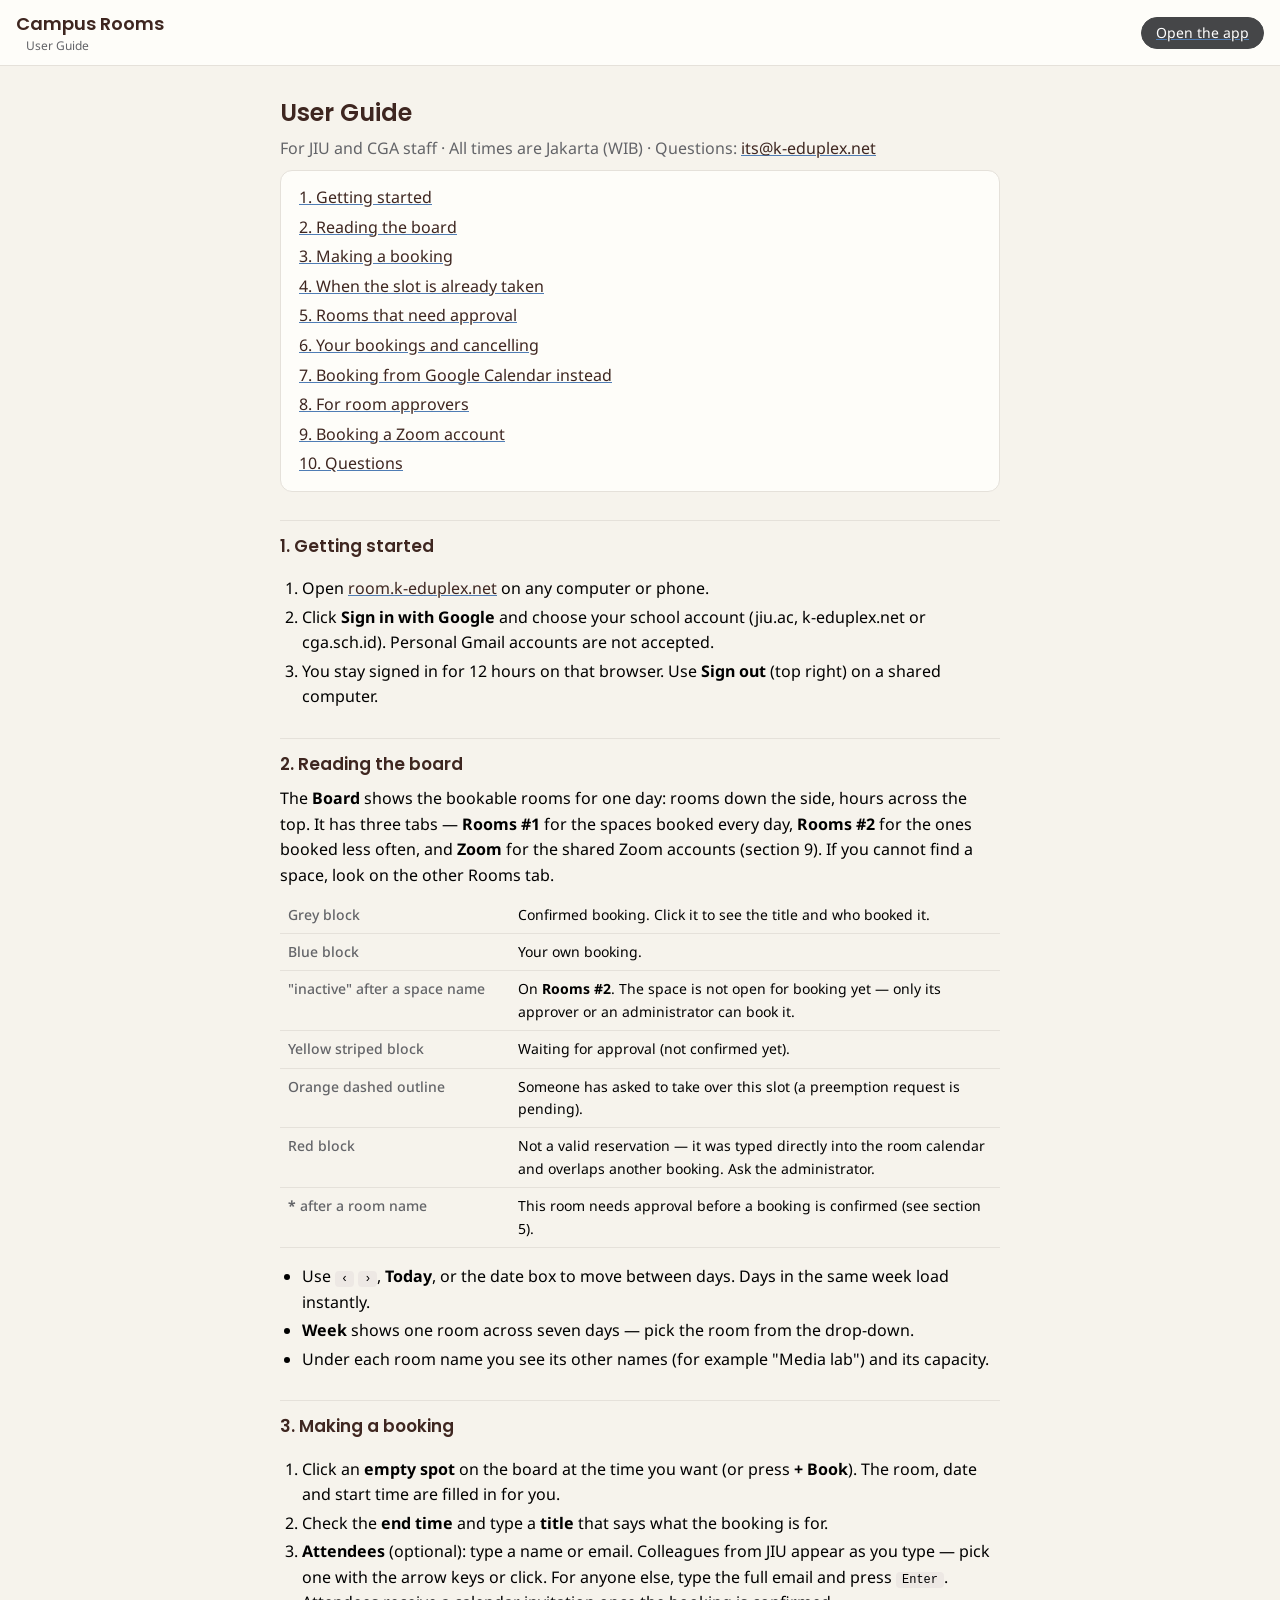
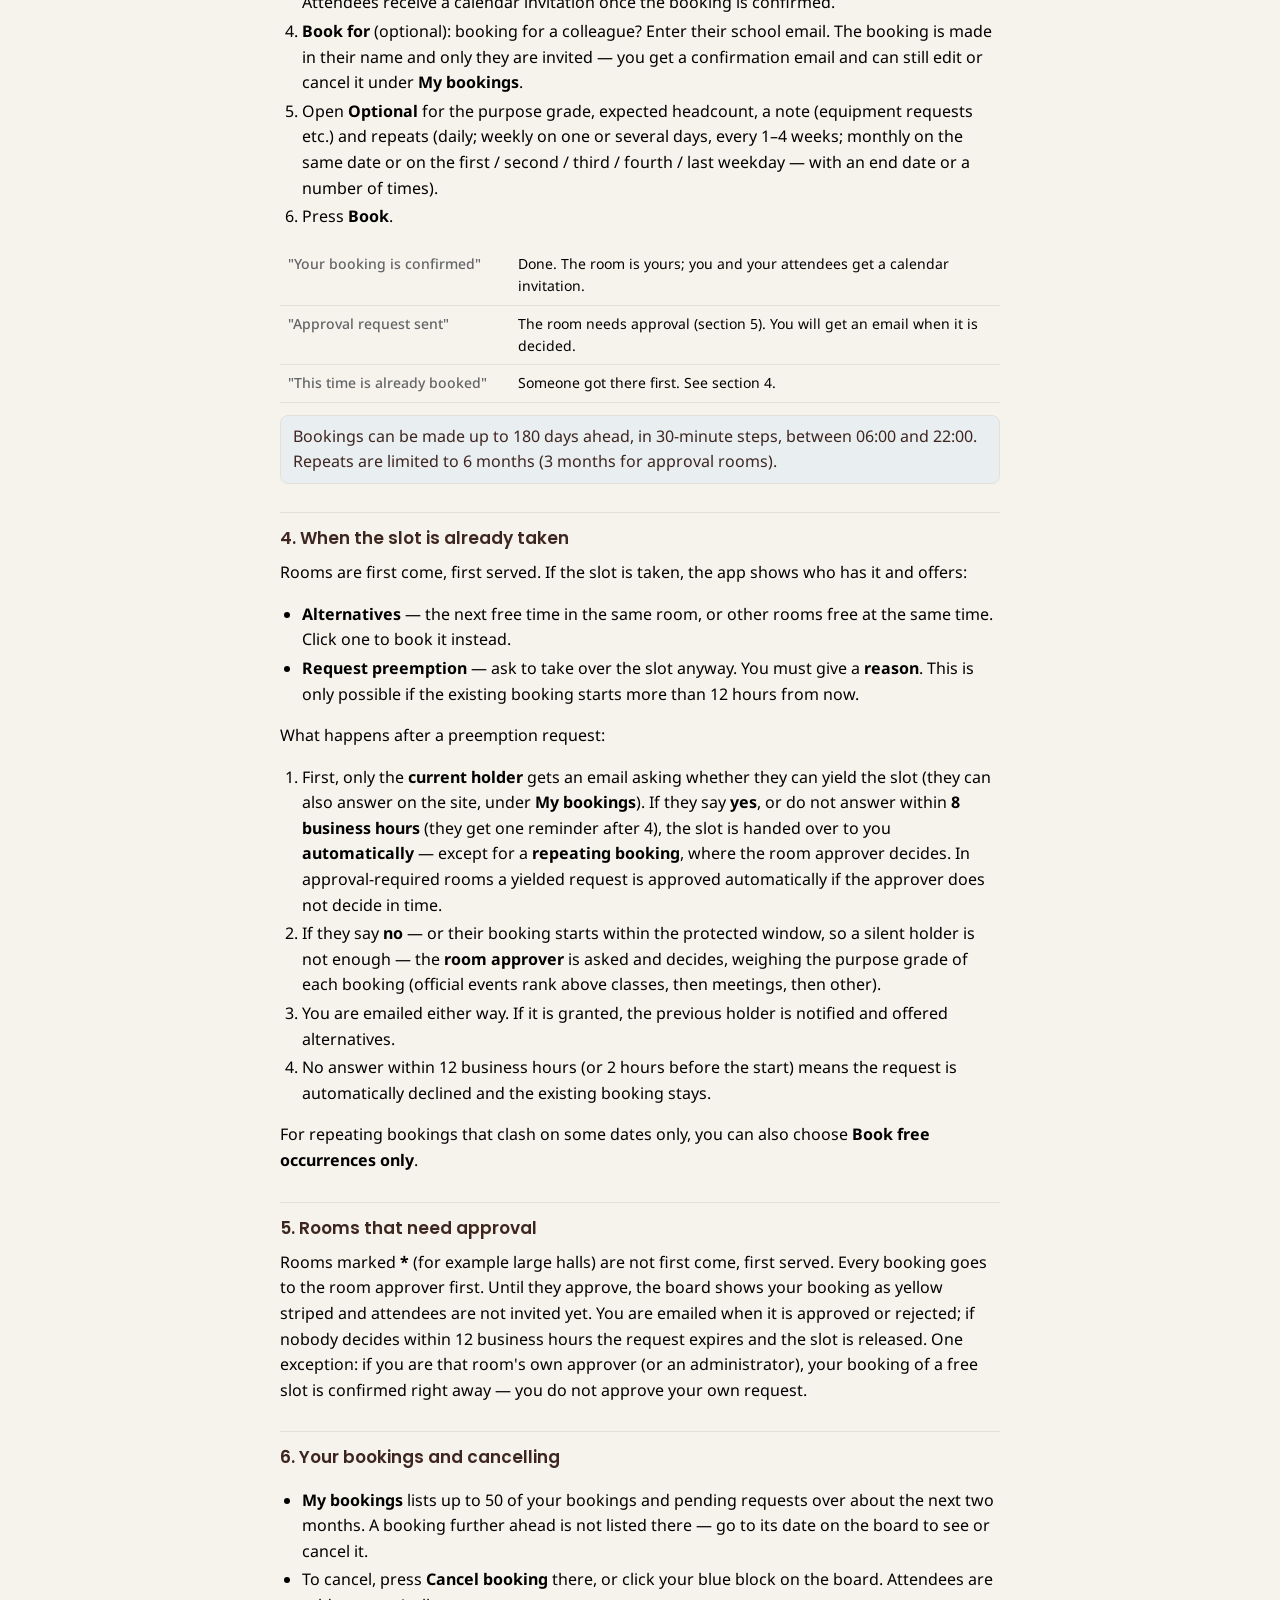
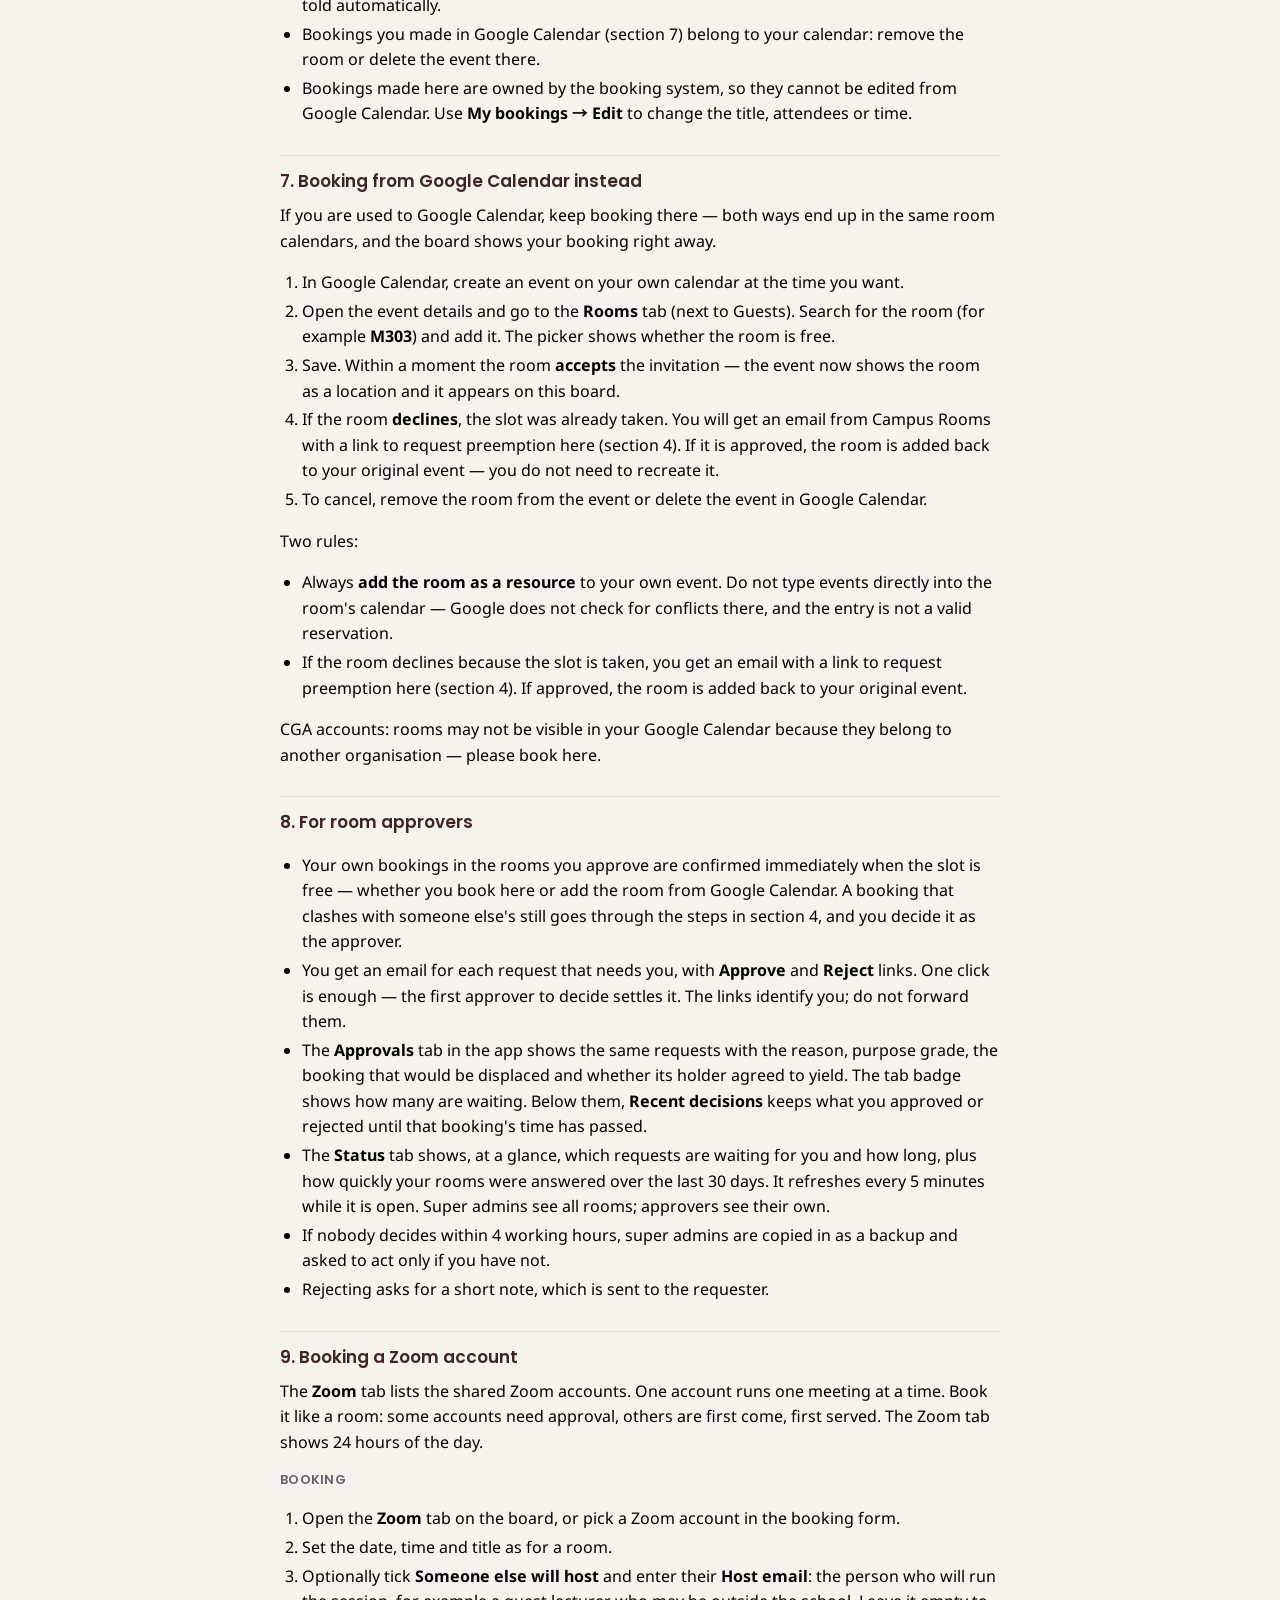
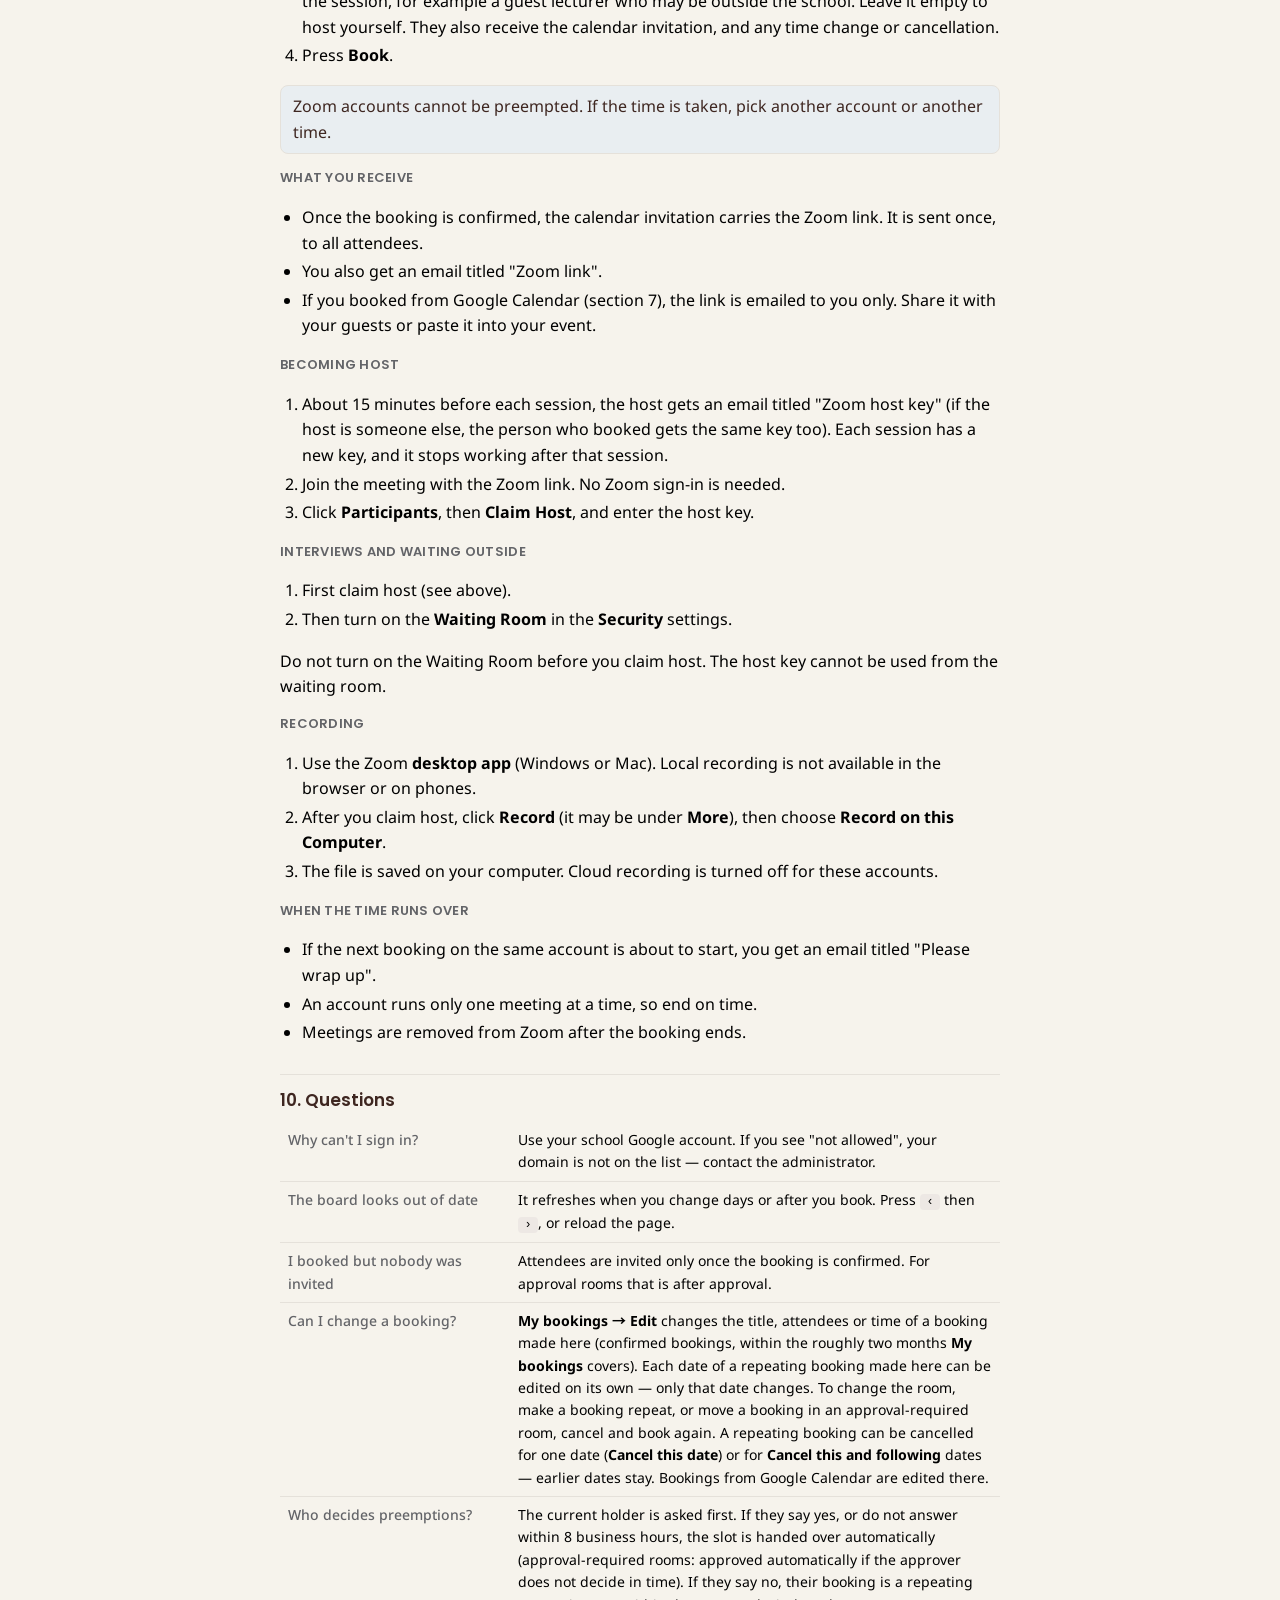
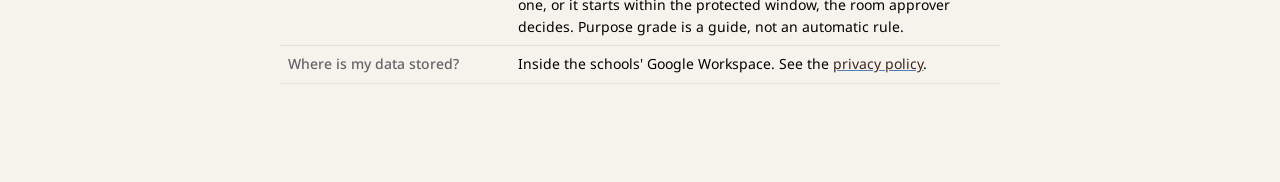
==== help.html @ 22fd43a7 "My bookings: show last list first" ====
<!doctype html>
<html lang="en" data-theme="keduplex">
<head>
  <meta charset="utf-8">
  <meta name="viewport" content="width=device-width, initial-scale=1">
  <title>User Guide · Campus Rooms</title>
  <!--
    [help.html] — 사용자 매뉴얼(영어, D-12). 정적 페이지. 정책이 바뀌면 이 페이지도 고친다(D-07/08/09/21/22).
  -->
  <link rel="preconnect" href="https://fonts.googleapis.com">
  <link rel="preconnect" href="https://fonts.gstatic.com" crossorigin>
  <link href="https://fonts.googleapis.com/css2?family=Poppins:wght@500;600;700&family=Noto+Sans:wght@400;500;600;700&family=Noto+Sans+KR:wght@400;500;700&display=swap" rel="stylesheet">
  <link rel="stylesheet" href="css/tokens.css?v=79d51f5">
  <link rel="stylesheet" href="css/app.css?v=79d51f5">
  <style>
    .doc { max-width: 760px; margin: 28px auto; padding: 0 20px 60px; line-height: 1.6; }
    .doc h1 { font-size: 24px; margin-bottom: 4px; }
    .doc h2 { font-size: 17px; margin: 28px 0 8px; padding-top: 12px; border-top: 1px solid var(--line); }
    .doc h3 { margin: 14px 0 6px; }
    .doc ul, .doc ol { padding-left: 22px; }
    .doc li { margin: 3px 0; }
    .doc table { width: 100%; border-collapse: collapse; font-size: 14px; margin: 8px 0 12px; }
    .doc th, .doc td { text-align: left; padding: 7px 8px; border-bottom: 1px solid var(--line); vertical-align: top; }
    .doc th { color: var(--text-muted); font-weight: 500; width: 32%; }
    .doc .toc { background: var(--surface); border: 1px solid var(--line); border-radius: var(--radius-md); padding: 12px 18px; }
    .doc .toc a { display: block; padding: 2px 0; }
    .doc kbd { background: var(--surface-sunken); border-radius: 4px; padding: 1px 6px; font-size: 12px; }
    .doc .tip { background: color-mix(in srgb, var(--brand) 12%, var(--surface)); border: 1px solid var(--line); color: var(--ink); border-radius: var(--radius-sm); padding: 8px 12px; margin: 8px 0; }
  </style>
</head>
<body>
  <header class="header">
    <div class="brand"><img class="logo" src="img/logo.png" alt="K-eduplex" onerror="this.hidden=true"><div><h1>Campus Rooms</h1><span class="tz">User Guide</span></div></div>
    <div class="header-right"><a class="btn btn-sm btn-primary" href="./">Open the app</a></div>
  </header>

  <main class="doc">
    <h1>User Guide</h1>
    <p class="muted">For JIU and CGA staff · All times are Jakarta (WIB) · Questions: <a href="mailto:its@k-eduplex.net">its@k-eduplex.net</a></p>

    <nav class="toc">
      <a href="#start">1. Getting started</a>
      <a href="#board">2. Reading the board</a>
      <a href="#book">3. Making a booking</a>
      <a href="#conflict">4. When the slot is already taken</a>
      <a href="#approval">5. Rooms that need approval</a>
      <a href="#mine">6. Your bookings and cancelling</a>
      <a href="#calendar">7. Booking from Google Calendar instead</a>
      <a href="#approvers">8. For room approvers</a>
      <a href="#zoom">9. Booking a Zoom account</a>
      <a href="#faq">10. Questions</a>
    </nav>

    <h2 id="start">1. Getting started</h2>
    <ol>
      <li>Open <a href="./">room.k-eduplex.net</a> on any computer or phone.</li>
      <li>Click <b>Sign in with Google</b> and choose your school account (jiu.ac, k-eduplex.net or cga.sch.id). Personal Gmail accounts are not accepted.</li>
      <li>You stay signed in for 12 hours on that browser. Use <b>Sign out</b> (top right) on a shared computer.</li>
    </ol>

    <h2 id="board">2. Reading the board</h2>
    <p>The <b>Board</b> shows the bookable rooms for one day: rooms down the side, hours across the top. It has three tabs — <b>Rooms #1</b> for the spaces booked every day, <b>Rooms #2</b> for the ones booked less often, and <b>Zoom</b> for the shared Zoom accounts (section 9). If you cannot find a space, look on the other Rooms tab.</p>
    <table>
      <tr><th>Grey block</th><td>Confirmed booking. Click it to see the title and who booked it.</td></tr>
      <tr><th>Blue block</th><td>Your own booking.</td></tr>
      <tr><th>"inactive" after a space name</th><td>On <b>Rooms #2</b>. The space is not open for booking yet — only its approver or an administrator can book it.</td></tr>
      <tr><th>Yellow striped block</th><td>Waiting for approval (not confirmed yet).</td></tr>
      <tr><th>Orange dashed outline</th><td>Someone has asked to take over this slot (a preemption request is pending).</td></tr>
      <tr><th>Red block</th><td>Not a valid reservation — it was typed directly into the room calendar and overlaps another booking. Ask the administrator.</td></tr>
      <tr><th><b>*</b> after a room name</th><td>This room needs approval before a booking is confirmed (see section 5).</td></tr>
    </table>
    <ul>
      <li>Use <kbd>‹</kbd> <kbd>›</kbd>, <b>Today</b>, or the date box to move between days. Days in the same week load instantly.</li>
      <li><b>Week</b> shows one room across seven days — pick the room from the drop-down.</li>
      <li>Under each room name you see its other names (for example "Media lab") and its capacity.</li>
    </ul>

    <h2 id="book">3. Making a booking</h2>
    <ol>
      <li>Click an <b>empty spot</b> on the board at the time you want (or press <b>+ Book</b>). The room, date and start time are filled in for you.</li>
      <li>Check the <b>end time</b> and type a <b>title</b> that says what the booking is for.</li>
      <li><b>Attendees</b> (optional): type a name or email. Colleagues from JIU appear as you type — pick one with the arrow keys or click. For anyone else, type the full email and press <kbd>Enter</kbd>. Attendees receive a calendar invitation once the booking is confirmed.</li>
      <li><b>Book for</b> (optional): booking for a colleague? Enter their school email. The booking is made in their name and only they are invited &mdash; you get a confirmation email and can still edit or cancel it under <b>My bookings</b>.</li>
      <li>Open <b>Optional</b> for the purpose grade, expected headcount, a note (equipment requests etc.) and repeats (daily; weekly on one or several days, every 1–4 weeks; monthly on the same date or on the first / second / third / fourth / last weekday — with an end date or a number of times).</li>
      <li>Press <b>Book</b>.</li>
    </ol>
    <table>
      <tr><th>"Your booking is confirmed"</th><td>Done. The room is yours; you and your attendees get a calendar invitation.</td></tr>
      <tr><th>"Approval request sent"</th><td>The room needs approval (section 5). You will get an email when it is decided.</td></tr>
      <tr><th>"This time is already booked"</th><td>Someone got there first. See section 4.</td></tr>
    </table>
    <div class="tip">Bookings can be made up to 180 days ahead, in 30-minute steps, between 06:00 and 22:00. Repeats are limited to 6 months (3 months for approval rooms).</div>

    <h2 id="conflict">4. When the slot is already taken</h2>
    <p>Rooms are first come, first served. If the slot is taken, the app shows who has it and offers:</p>
    <ul>
      <li><b>Alternatives</b> — the next free time in the same room, or other rooms free at the same time. Click one to book it instead.</li>
      <li><b>Request preemption</b> — ask to take over the slot anyway. You must give a <b>reason</b>. This is only possible if the existing booking starts more than 12 hours from now.</li>
    </ul>
    <p>What happens after a preemption request:</p>
    <ol>
      <li>First, only the <b>current holder</b> gets an email asking whether they can yield the slot (they can also answer on the site, under <b>My bookings</b>). If they say <b>yes</b>, or do not answer within <b>8 business hours</b> (they get one reminder after 4), the slot is handed over to you <b>automatically</b> &mdash; except for a <b>repeating booking</b>, where the room approver decides. In approval-required rooms a yielded request is approved automatically if the approver does not decide in time.</li>
      <li>If they say <b>no</b> &mdash; or their booking starts within the protected window, so a silent holder is not enough &mdash; the <b>room approver</b> is asked and decides, weighing the purpose grade of each booking (official events rank above classes, then meetings, then other).</li>
      <li>You are emailed either way. If it is granted, the previous holder is notified and offered alternatives.</li>
      <li>No answer within 12 business hours (or 2 hours before the start) means the request is automatically declined and the existing booking stays.</li>
    </ol>
    <p>For repeating bookings that clash on some dates only, you can also choose <b>Book free occurrences only</b>.</p>

    <h2 id="approval">5. Rooms that need approval</h2>
    <p>Rooms marked <b>*</b> (for example large halls) are not first come, first served. Every booking goes to the room approver first. Until they approve, the board shows your booking as yellow striped and attendees are not invited yet. You are emailed when it is approved or rejected; if nobody decides within 12 business hours the request expires and the slot is released. One exception: if you are that room's own approver (or an administrator), your booking of a free slot is confirmed right away — you do not approve your own request.</p>

    <h2 id="mine">6. Your bookings and cancelling</h2>
    <ul>
      <li><b>My bookings</b> lists up to 50 of your bookings and pending requests over about the next two months. A booking further ahead is not listed there — go to its date on the board to see or cancel it.</li>
      <li>To cancel, press <b>Cancel booking</b> there, or click your blue block on the board. Attendees are told automatically.</li>
      <li>Bookings you made in Google Calendar (section 7) belong to your calendar: remove the room or delete the event there.</li>
      <li>Bookings made here are owned by the booking system, so they cannot be edited from Google Calendar. Use <b>My bookings → Edit</b> to change the title, attendees or time.</li>
    </ul>

    <h2 id="calendar">7. Booking from Google Calendar instead</h2>
    <p>If you are used to Google Calendar, keep booking there — both ways end up in the same room calendars, and the board shows your booking right away.</p>
    <ol>
      <li>In Google Calendar, create an event on your own calendar at the time you want.</li>
      <li>Open the event details and go to the <b>Rooms</b> tab (next to Guests). Search for the room (for example <b>M303</b>) and add it. The picker shows whether the room is free.</li>
      <li>Save. Within a moment the room <b>accepts</b> the invitation — the event now shows the room as a location and it appears on this board.</li>
      <li>If the room <b>declines</b>, the slot was already taken. You will get an email from Campus Rooms with a link to request preemption here (section 4). If it is approved, the room is added back to your original event — you do not need to recreate it.</li>
      <li>To cancel, remove the room from the event or delete the event in Google Calendar.</li>
    </ol>
    <p>Two rules:</p>
    <ul>
      <li>Always <b>add the room as a resource</b> to your own event. Do not type events directly into the room's calendar — Google does not check for conflicts there, and the entry is not a valid reservation.</li>
      <li>If the room declines because the slot is taken, you get an email with a link to request preemption here (section 4). If approved, the room is added back to your original event.</li>
    </ul>
    <p>CGA accounts: rooms may not be visible in your Google Calendar because they belong to another organisation — please book here.</p>

    <h2 id="approvers">8. For room approvers</h2>
    <ul>
      <li>Your own bookings in the rooms you approve are confirmed immediately when the slot is free — whether you book here or add the room from Google Calendar. A booking that clashes with someone else's still goes through the steps in section 4, and you decide it as the approver.</li>
      <li>You get an email for each request that needs you, with <b>Approve</b> and <b>Reject</b> links. One click is enough — the first approver to decide settles it. The links identify you; do not forward them.</li>
      <li>The <b>Approvals</b> tab in the app shows the same requests with the reason, purpose grade, the booking that would be displaced and whether its holder agreed to yield. The tab badge shows how many are waiting. Below them, <b>Recent decisions</b> keeps what you approved or rejected until that booking's time has passed.</li>
      <li>The <b>Status</b> tab shows, at a glance, which requests are waiting for you and how long, plus how quickly your rooms were answered over the last 30 days. It refreshes every 5 minutes while it is open. Super admins see all rooms; approvers see their own.</li>
      <li>If nobody decides within 4 working hours, super admins are copied in as a backup and asked to act only if you have not.</li>
      <li>Rejecting asks for a short note, which is sent to the requester.</li>
    </ul>

    <h2 id="zoom">9. Booking a Zoom account</h2>
    <p>The <b>Zoom</b> tab lists the shared Zoom accounts. One account runs one meeting at a time. Book it like a room: some accounts need approval, others are first come, first served. The Zoom tab shows 24 hours of the day.</p>
    <h3>Booking</h3>
    <ol>
      <li>Open the <b>Zoom</b> tab on the board, or pick a Zoom account in the booking form.</li>
      <li>Set the date, time and title as for a room.</li>
      <li>Optionally tick <b>Someone else will host</b> and enter their <b>Host email</b>: the person who will run the session, for example a guest lecturer who may be outside the school. Leave it empty to host yourself. They also receive the calendar invitation, and any time change or cancellation.</li>
      <li>Press <b>Book</b>.</li>
    </ol>
    <div class="tip">Zoom accounts cannot be preempted. If the time is taken, pick another account or another time.</div>
    <h3>What you receive</h3>
    <ul>
      <li>Once the booking is confirmed, the calendar invitation carries the Zoom link. It is sent once, to all attendees.</li>
      <li>You also get an email titled "Zoom link".</li>
      <li>If you booked from Google Calendar (section 7), the link is emailed to you only. Share it with your guests or paste it into your event.</li>
    </ul>
    <h3>Becoming host</h3>
    <ol>
      <li>About 15 minutes before each session, the host gets an email titled "Zoom host key" (if the host is someone else, the person who booked gets the same key too). Each session has a new key, and it stops working after that session.</li>
      <li>Join the meeting with the Zoom link. No Zoom sign-in is needed.</li>
      <li>Click <b>Participants</b>, then <b>Claim Host</b>, and enter the host key.</li>
    </ol>
    <h3>Interviews and waiting outside</h3>
    <ol>
      <li>First claim host (see above).</li>
      <li>Then turn on the <b>Waiting Room</b> in the <b>Security</b> settings.</li>
    </ol>
    <p>Do not turn on the Waiting Room before you claim host. The host key cannot be used from the waiting room.</p>
    <h3>Recording</h3>
    <ol>
      <li>Use the Zoom <b>desktop app</b> (Windows or Mac). Local recording is not available in the browser or on phones.</li>
      <li>After you claim host, click <b>Record</b> (it may be under <b>More</b>), then choose <b>Record on this Computer</b>.</li>
      <li>The file is saved on your computer. Cloud recording is turned off for these accounts.</li>
    </ol>
    <h3>When the time runs over</h3>
    <ul>
      <li>If the next booking on the same account is about to start, you get an email titled "Please wrap up".</li>
      <li>An account runs only one meeting at a time, so end on time.</li>
      <li>Meetings are removed from Zoom after the booking ends.</li>
    </ul>

    <h2 id="faq">10. Questions</h2>
    <table>
      <tr><th>Why can't I sign in?</th><td>Use your school Google account. If you see "not allowed", your domain is not on the list — contact the administrator.</td></tr>
      <tr><th>The board looks out of date</th><td>It refreshes when you change days or after you book. Press <kbd>‹</kbd> then <kbd>›</kbd>, or reload the page.</td></tr>
      <tr><th>I booked but nobody was invited</th><td>Attendees are invited only once the booking is confirmed. For approval rooms that is after approval.</td></tr>
      <tr><th>Can I change a booking?</th><td><b>My bookings → Edit</b> changes the title, attendees or time of a booking made here (confirmed bookings, within the roughly two months <b>My bookings</b> covers). Each date of a repeating booking made here can be edited on its own &mdash; only that date changes. To change the room, make a booking repeat, or move a booking in an approval-required room, cancel and book again. A repeating booking can be cancelled for one date (<b>Cancel this date</b>) or for <b>Cancel this and following</b> dates &mdash; earlier dates stay. Bookings from Google Calendar are edited there.</td></tr>
      <tr><th>Who decides preemptions?</th><td>The current holder is asked first. If they say yes, or do not answer within 8 business hours, the slot is handed over automatically (approval-required rooms: approved automatically if the approver does not decide in time). If they say no, their booking is a repeating one, or it starts within the protected window, the room approver decides. Purpose grade is a guide, not an automatic rule.</td></tr>
      <tr><th>Where is my data stored?</th><td>Inside the schools' Google Workspace. See the <a href="privacy.html">privacy policy</a>.</td></tr>
    </table>
  </main>
</body>
</html>
---- css/tokens.css ----
/* K-Eduplex — generated from tokens.json. Do not edit by hand; edit tokens.json and regenerate. */
:root, [data-theme="keduplex"] {
  --brand: #4F7DB5;
  --on-brand: #FFFFFF;
  --highlight: #FFD200;
  --on-highlight: #000000;
  --support-1: #F7967F;
  --support-2: #A578B7;
  --canvas: #F6F3EC;
  --surface: #FEFDF9;
  --surface-sunken: #EDE8E4;
  --line: #E5E1DA;
  --control-border: #7C7C7C;
  --ink: #3E2620;
  --text: #000000;
  --text-muted: #636468;
  --action: #454648;
  --action-strong: #242424;
  --on-action: #FFFFFF;
  --kicker: #436A99;
  --logo-blue: #4F7DB5;
  --logo-yellow: #FFD200;
  --logo-coral: #F7967F;
  --logo-purple: #A578B7;
  --logo-cyan: #54CFEA;
  --logo-green: #87C860;
  --success: #2F6B3A;
  --warning: #8A5A00;
  --danger: #893664;
  --info: #2B3B8D;
  --shadow-card: 0 8px 24px rgba(62, 38, 32, 0.08);
  --shadow-overlay: 0 16px 40px rgba(36, 36, 36, 0.18);
}
[data-theme="mclc"] {
  --brand: #D73939;
  --highlight: #EEED5D;
  --support-1: #78B5CB;
  --support-2: #72675D;
}
[data-theme="cga"] {
  --brand: #2B3B8D;
  --highlight: #84BD60;
  --support-1: #893664;
  --support-2: #6A6B6F;
}
[data-theme="jiu"] {
  --brand: #242E6D;
  --highlight: #EABD2C;
  --support-1: #69A94F;
  --support-2: #79538A;
}
[data-theme="blc"] {
  --brand: #893075;
  --highlight: #7C7C7C;
  --support-1: #6698A1;
  --support-2: #93AD53;
}
:root {
  --space-1: 4px;
  --space-2: 8px;
  --space-3: 12px;
  --space-4: 16px;
  --space-5: 24px;
  --space-6: 32px;
  --space-7: 48px;
  --space-8: 64px;
  --radius-sm: 8px;
  --radius-md: 12px;
  --radius-lg: 20px;
  --radius-pill: 999px;
  --font-heading: Poppins, "Noto Sans KR", system-ui, sans-serif;
  --font-body: "Noto Sans", "Noto Sans KR", system-ui, sans-serif;
}
.massive-heading { font-family: var(--font-heading); font-size: 48px; line-height: 56px; font-weight: 700; letter-spacing: -0.01em; }
.heading-1 { font-family: var(--font-heading); font-size: 32px; line-height: 40px; font-weight: 500; }
.heading-2 { font-family: var(--font-heading); font-size: 24px; line-height: 32px; font-weight: 500; }
.heading-3 { font-family: var(--font-heading); font-size: 18px; line-height: 26px; font-weight: 600; }
.kicker { font-family: var(--font-heading); font-size: 13px; line-height: 18px; font-weight: 500; }
.body-lg { font-family: var(--font-body); font-size: 18px; line-height: 28px; font-weight: 400; }
.body { font-family: var(--font-body); font-size: 16px; line-height: 26px; font-weight: 400; }
.body-sm { font-family: var(--font-body); font-size: 14px; line-height: 22px; font-weight: 400; }
.label { font-family: var(--font-body); font-size: 14px; line-height: 20px; font-weight: 600; }
.caption { font-family: var(--font-body); font-size: 12px; line-height: 18px; font-weight: 400; }
---- css/app.css ----
/*
 * [app.css] — 전체 스타일. 외부 프레임워크 없음.
 *
 * 구성: 변수 → 기본 → 헤더/탭 → 현황판 → 카드/폼/모달 → 토스트 → 모바일.
 * 색 규칙: 색은 K-Eduplex 디자인 토큰(D-29)에서 온다. 확정 = 엷은 회색 면, 대기 = 강조색 빗금, 내 예약 = 브랜드 엷은 색 + 왼쪽 굵은 선, 지난 시간 = 흐림. (02-아키텍처.md 8절)
 */

:root {
  --row-h: 44px;
  --label-w: 120px;
}

* { box-sizing: border-box; }
html, body { margin: 0; background: var(--canvas); color: var(--text); font-family: var(--font-body); font-size: 16px; line-height: 1.5; }
h1, h2, h3 { margin: 0; font-weight: 600; font-family: var(--font-heading); color: var(--ink); }
h2 { font-size: 16px; }
h3 { font-size: 13px; color: var(--text-muted); margin: 14px 0 6px; text-transform: uppercase; letter-spacing: .02em; }
p { margin: 0 0 8px; }
a { color: var(--ink); text-decoration-color: var(--brand); }
.muted { color: var(--text-muted); }
.small { font-size: 12px; }
.error { color: var(--danger); }
.note { background: color-mix(in srgb, var(--highlight) 22%, var(--surface)); border: 1px solid var(--line); color: var(--ink); border-radius: var(--radius-sm); padding: 8px 10px; font-size: 13px; }
.lead { font-size: 15px; font-weight: 500; }
[hidden] { display: none !important; }
:where(a, button, input, select, textarea, summary, [tabindex]):focus-visible { outline: 2px solid var(--action-strong); outline-offset: 2px; }
button, input, select, textarea { font-family: inherit; }

/* ---------- 통신 중 표시 ---------- */
.progress { position: fixed; top: 0; left: 0; right: 0; height: 3px; z-index: 100; background: transparent; }
.progress-bar { height: 100%; width: 30%; background: var(--brand); border-radius: 0 2px 2px 0; animation: progress-slide 1.1s ease-in-out infinite; }
@keyframes progress-slide { 0% { transform: translateX(-100%); } 100% { transform: translateX(340%); } }
.btn.busy { position: relative; color: transparent !important; pointer-events: none; }
.btn.busy::after { content: ''; position: absolute; left: 50%; top: 50%; width: 14px; height: 14px; margin: -7px 0 0 -7px; border: 2px solid color-mix(in srgb, var(--text) 25%, transparent); border-top-color: currentColor; border-radius: 50%; animation: spin .7s linear infinite; color: var(--text); }
.btn-primary.busy::after, .btn-warn.busy::after, .btn-success.busy::after { border-color: color-mix(in srgb, var(--on-action) 40%, transparent); border-top-color: var(--on-action); }
@keyframes spin { to { transform: rotate(360deg); } }
.board-wrap.loading { opacity: .55; transition: opacity .2s; }
@media (prefers-reduced-motion: reduce) { .progress-bar, .btn.busy::after { animation-duration: 2s; } }

/* ---------- 헤더 ---------- */
.header { display: flex; align-items: center; justify-content: space-between; padding: 10px 16px; background: var(--surface); border-bottom: 1px solid var(--line); position: sticky; top: 0; z-index: 5; }
.header h1 { font-size: 18px; }
.brand { display: flex; align-items: center; gap: 12px; }
.brand .logo { height: 32px; width: auto; display: block; }
.brand .tz { margin-left: 0; display: block; }
.header .tz { font-size: 12px; color: var(--text-muted); margin-left: 10px; }
.header-right { display: flex; align-items: center; gap: 10px; }
.tabs { display: flex; gap: 4px; padding: 8px 16px 0; background: var(--surface); border-bottom: 1px solid var(--line); }
.tab { border: 0; background: none; padding: 8px 12px; font-size: 14px; color: var(--text-muted); border-bottom: 2px solid transparent; cursor: pointer; }
.tab.active { color: var(--ink); border-bottom-color: var(--brand); font-weight: 600; }
.tab-badge { display: inline-block; margin-left: 6px; font-size: 12px; padding: 1px 7px; border-radius: 999px; background: color-mix(in srgb, var(--highlight) 22%, var(--surface)); color: var(--ink); font-weight: 600; }
.settings { max-width: 720px; display: grid; grid-template-columns: minmax(0, 1fr); gap: 14px; }
.settings .card h3 { margin-top: 0; }
.kv-table { width: 100%; border-collapse: collapse; font-size: 14px; }
.kv-table td { padding: 5px 0; border-bottom: 1px solid var(--line); vertical-align: top; }
.kv-table td:first-child { color: var(--text-muted); width: 45%; }
.kv-table.perf th { text-align: left; color: var(--text-muted); font-weight: 500; padding: 5px 6px; border-bottom: 1px solid var(--line); }
.kv-table.perf td { padding: 4px 6px; width: auto; font-variant-numeric: tabular-nums; }
.kv-table.perf td:first-child { width: auto; color: var(--text); }
.table-scroll { overflow-x: auto; }
.kv-table.usage td, .kv-table.usage th { white-space: nowrap; }
.kv-table.usage th { text-align: right; }
.kv-table.usage th:first-child, .kv-table.usage td:first-child { text-align: left; }
.kv-table.usage td { text-align: right; }
.kv-table.usage.left th, .kv-table.usage.left td { text-align: left; }
.warn-text { color: var(--danger); font-weight: 600; }
.check-list { margin: 8px 0 0; padding-left: 18px; }
.check-list .ok { color: var(--success); }
.check-list .bad { color: var(--danger); }
.view { padding: 14px 16px 40px; }
.banner { background: color-mix(in srgb, var(--highlight) 22%, var(--surface)); color: var(--ink); padding: 6px 16px; font-size: 13px; text-align: center; }

/* ---------- 로그인 ---------- */
.login { max-width: 420px; margin: 60px auto; background: var(--surface); border-radius: var(--radius-lg); box-shadow: var(--shadow-card); padding: 28px; text-align: center; }
.login h2 { margin-bottom: 8px; }
.login .btn-block { margin-top: 8px; }
#login-button { display: flex; flex-direction: column; align-items: center; margin-top: 16px; }

.spinner { width: 36px; height: 36px; margin: 8px auto 14px; border: 3px solid color-mix(in srgb, var(--brand) 22%, var(--surface)); border-top-color: var(--brand); border-radius: 50%; animation: spin .8s linear infinite; }
.spinner.small { width: 22px; height: 22px; border-width: 2px; margin: 18px auto; }
.loading-center { text-align: center; padding: 28px 0; color: var(--text-muted); }
@media (prefers-reduced-motion: reduce) { .spinner { animation-duration: 1.6s; } }

/* ---------- 버튼/입력 ---------- */
.btn { border: 1px solid var(--control-border); background: var(--surface); color: var(--ink); border-radius: var(--radius-pill); min-height: 40px; padding: 8px 16px; font-size: 14px; cursor: pointer; }
.btn:hover { background: var(--surface-sunken); }
.btn:disabled { opacity: .5; cursor: default; }
.btn-primary { background: var(--action); border-color: var(--action); color: var(--on-action); }
.btn-primary:hover { background: var(--action-strong); border-color: var(--action-strong); }
.btn-danger { color: var(--danger); border-color: var(--danger); }
.btn-danger:hover { background: var(--surface-sunken); }
.btn-success { background: var(--success); border-color: var(--success); color: var(--on-action); }
.btn-warn { background: var(--warning); border-color: var(--warning); color: var(--on-action); }
.btn-sm { padding: 4px 14px; font-size: 14px; min-height: 32px; }
.btn-block { display: block; width: 100%; text-align: left; }
.btn-alt { display: block; width: 100%; text-align: left; margin-bottom: 6px; }
.icon-btn { border: 1px solid var(--control-border); background: var(--surface); color: var(--ink); border-radius: var(--radius-pill); width: 32px; height: 32px; font-size: 18px; line-height: 1; cursor: pointer; }
.seg { border: 1px solid var(--control-border); background: var(--surface); color: var(--ink); padding: 6px 12px; cursor: pointer; font-size: 13px; }
.seg:first-of-type { border-radius: var(--radius-pill) 0 0 var(--radius-pill); }
.seg + .seg { border-left: 0; border-radius: 0 var(--radius-pill) var(--radius-pill) 0; }
.group-tabs .seg:not(:first-of-type):not(:last-of-type) { border-radius: 0; }
.seg.active { background: color-mix(in srgb, var(--brand) 22%, var(--surface)); color: var(--ink); font-weight: 600; }
.input, .select, .date-input { border: 1px solid var(--control-border); border-radius: var(--radius-sm); padding: 7px 10px; font-size: 16px; background: var(--surface); color: var(--text); width: 100%; font-family: inherit; }
.date-input { width: auto; }
.select { width: auto; min-width: 90px; }
.field { display: block; margin-bottom: 10px; }
.field-label { display: block; font-size: 12px; color: var(--text-muted); margin-bottom: 4px; }
.field .select { width: 100%; }
.grid-2 { display: grid; grid-template-columns: 1fr 1fr; gap: 10px; }
.grid-3 { display: grid; grid-template-columns: 1.4fr 1fr 1fr; gap: 10px; }
.actions { display: flex; justify-content: flex-end; gap: 8px; margin-top: 14px; }
details.optional { border: 1px dashed var(--line); border-radius: var(--radius-sm); padding: 8px 10px; margin-bottom: 10px; }
details.optional summary { cursor: pointer; color: var(--text-muted); font-size: 13px; margin-bottom: 6px; }

/* ---------- 참석자 칩 입력 ---------- */
.chips { display: flex; flex-wrap: wrap; gap: 6px; align-items: center; border: 1px solid var(--control-border); border-radius: var(--radius-sm); padding: 5px 8px; background: var(--surface); position: relative; cursor: text; }
.chips:focus-within { border-color: var(--brand); }
.chip { display: inline-flex; align-items: center; gap: 6px; background: color-mix(in srgb, var(--brand) 22%, var(--surface)); color: var(--ink); border-radius: var(--radius-pill); padding: 2px 8px 2px 10px; font-size: 13px; max-width: 100%; }
.chip .chip-name { font-weight: 600; }
.chip .chip-mail { color: var(--ink); font-size: 12px; }
.chip button { border: 0; background: none; color: var(--ink); cursor: pointer; font-size: 15px; line-height: 1; padding: 0 2px; }
.chip.invalid { background: color-mix(in srgb, var(--danger) 12%, var(--surface)); color: var(--ink); }
.chips input { border: 0; flex: 1; min-width: 160px; padding: 4px 2px; font: inherit; background: transparent; color: var(--text); }
.suggest { position: absolute; left: 0; right: 0; top: 100%; margin-top: 4px; background: var(--surface); border: 1px solid var(--line); border-radius: var(--radius-md); box-shadow: var(--shadow-overlay); z-index: 20; max-height: 220px; overflow: auto; }
.suggest-item { padding: 8px 12px; cursor: pointer; display: flex; flex-direction: column; }
.suggest-item:hover, .suggest-item.active { background: var(--surface-sunken); }
.suggest-item .s-name { font-weight: 600; font-size: 13px; }
.suggest-item .s-mail { color: var(--text-muted); font-size: 12px; }
.row-sub .approval-mark, .row-name .approval-mark { color: var(--warning); font-weight: 700; margin-left: 2px; }

/* ---------- 툴바 ---------- */
.toolbar { display: flex; justify-content: space-between; align-items: center; flex-wrap: wrap; gap: 10px; margin-bottom: 12px; }
.toolbar-group { display: flex; align-items: center; gap: 6px; flex-wrap: wrap; }
.toolbar-label { font-weight: 600; margin-left: 6px; }

/* ---------- 현황판 ---------- */
.board-wrap { font-size: 14px; background: var(--surface); border: 1px solid var(--line); border-radius: var(--radius-lg); box-shadow: var(--shadow-card); overflow-x: auto; padding-bottom: 6px; }
.grid { display: inline-block; min-width: 100%; }
.row { display: flex; border-bottom: 1px solid var(--line); }
.row:last-child { border-bottom: 0; }
.row-label { flex: 0 0 var(--label-w); position: sticky; left: 0; background: var(--surface); z-index: 2; padding: 6px 10px; border-right: 1px solid var(--line); min-height: var(--row-h); display: flex; flex-direction: column; justify-content: center; }
.row-label-head { min-height: 28px; font-weight: 600; }
.row-label.is-today .row-name { color: var(--ink); text-decoration-line: underline; text-decoration-color: var(--brand); text-decoration-thickness: 2px; text-underline-offset: 3px; }
.row-label.is-inactive .row-name, .row-label.is-inactive .row-sub { color: var(--text-muted); }
.group-tabs { display: inline-flex; margin-right: 8px; }
.group-tabs .seg { font-weight: 600; }
.row-name { font-weight: 600; }
.row-sub { font-size: 12px; color: var(--text-muted); }
.track { position: relative; height: var(--row-h); flex: 0 0 auto; background: repeating-linear-gradient(to right, transparent 0, transparent 25px, color-mix(in srgb, var(--line) 50%, var(--surface)) 25px, color-mix(in srgb, var(--line) 50%, var(--surface)) 26px); cursor: crosshair; }
.track-head { height: 28px; background: none; cursor: default; }
.hour-label { position: absolute; top: 6px; font-size: 12px; color: var(--text-muted); padding-left: 4px; border-left: 1px solid var(--line); height: 16px; }
.hour-line { position: absolute; top: 0; bottom: 0; width: 1px; background: var(--line); pointer-events: none; }
.past-shade { position: absolute; top: 0; bottom: 0; left: 0; background: color-mix(in srgb, var(--text) 4%, transparent); pointer-events: none; }
.event { position: absolute; top: 5px; height: calc(var(--row-h) - 10px); background: var(--surface-sunken); color: var(--ink); border: 1px solid var(--line); border-radius: var(--radius-sm); padding: 0 6px; display: flex; align-items: center; overflow: hidden; white-space: nowrap; font-size: 14px; cursor: pointer; }
.event:hover { filter: brightness(.96); }
.event.mine { background: color-mix(in srgb, var(--brand) 22%, var(--surface)); color: var(--ink); border-color: transparent; border-left: 4px solid var(--brand); }
.event.pending { background: repeating-linear-gradient(135deg, color-mix(in srgb, var(--highlight) 35%, var(--surface)) 0, color-mix(in srgb, var(--highlight) 35%, var(--surface)) 6px, color-mix(in srgb, var(--highlight) 15%, var(--surface)) 6px, color-mix(in srgb, var(--highlight) 15%, var(--surface)) 12px); color: var(--ink); }
.event.pending.mine { background: repeating-linear-gradient(135deg, color-mix(in srgb, var(--brand) 30%, var(--surface)) 0, color-mix(in srgb, var(--brand) 30%, var(--surface)) 6px, color-mix(in srgb, var(--brand) 12%, var(--surface)) 6px, color-mix(in srgb, var(--brand) 12%, var(--surface)) 12px); color: var(--ink); border-color: transparent; border-left: 4px solid var(--brand); }
.event.preempt { background: none; border: 2px dashed var(--warning); color: var(--warning); top: 2px; height: calc(var(--row-h) - 4px); z-index: 1; }
.event.warning { background: color-mix(in srgb, var(--danger) 12%, var(--surface)); color: var(--ink); border: 1px solid var(--danger); }
.event.past { opacity: .72; }
.event-title { overflow: hidden; text-overflow: ellipsis; }
.legend { display: flex; gap: 14px; align-items: center; flex-wrap: wrap; padding: 10px 12px 4px; font-size: 12px; color: var(--text-muted); }
.legend-item { display: inline-flex; align-items: center; gap: 5px; }
.legend-hint { margin-left: auto; }
.swatch { display: inline-block; width: 14px; height: 14px; border-radius: 4px; }
.swatch-confirmed { background: var(--surface-sunken); }
.swatch-pending { background: repeating-linear-gradient(135deg, color-mix(in srgb, var(--highlight) 35%, var(--surface)) 0, color-mix(in srgb, var(--highlight) 35%, var(--surface)) 4px, color-mix(in srgb, var(--highlight) 15%, var(--surface)) 4px, color-mix(in srgb, var(--highlight) 15%, var(--surface)) 8px); }
.swatch-mine { background: color-mix(in srgb, var(--brand) 22%, var(--surface)); box-shadow: inset 3px 0 0 var(--brand); }

/* ---------- 카드 ---------- */
.cards { display: grid; grid-template-columns: repeat(auto-fill, minmax(min(320px, 100%), 1fr)); gap: 12px; }
.card { background: var(--surface); border: 1px solid var(--line); border-radius: var(--radius-md); padding: 12px 14px; box-shadow: var(--shadow-card); }
.yield-card { border-left: 4px solid var(--warning); }
.yield-card .yield-auto { margin: 6px 0; font-weight: 600; color: var(--ink); }
.card-escalated { border-color: var(--line); background: var(--surface); border-left: 4px solid var(--warning); }
.card-head { display: flex; justify-content: space-between; align-items: center; margin-bottom: 4px; }
.card-title { font-size: 15px; font-weight: 600; margin: 2px 0; font-family: var(--font-heading); color: var(--ink); }
.kv { margin: 4px 0; }
.list { margin: 4px 0 0; padding-left: 18px; }
.badge { display: inline-block; font-size: 12px; padding: 2px 7px; border-radius: 999px; background: var(--surface-sunken); color: var(--ink); }
.badge-ok { background: var(--surface); color: var(--success); box-shadow: inset 0 0 0 1px var(--success); }
.badge-rejected { background: var(--surface); color: var(--danger); box-shadow: inset 0 0 0 1px var(--danger); }
.card-decided { opacity: .85; }
.section-title { font-size: 15px; margin: 22px 0 4px; font-family: var(--font-heading); color: var(--ink); }
.badge-pending { background: color-mix(in srgb, var(--highlight) 22%, var(--surface)); color: var(--ink); }
.badge-type { background: color-mix(in srgb, var(--brand) 22%, var(--surface)); color: var(--ink); }
.grade-top { background: color-mix(in srgb, var(--danger) 12%, var(--surface)); color: var(--ink); font-weight: 600; }
.grade-high { background: color-mix(in srgb, var(--highlight) 22%, var(--surface)); color: var(--ink); font-weight: 600; }
.grade-low { background: var(--surface-sunken); color: var(--ink); }

/* ---------- 모달 ---------- */
.modal-backdrop { position: fixed; inset: 0; background: color-mix(in srgb, var(--ink) 45%, transparent); display: flex; align-items: center; justify-content: center; z-index: 50; padding: 16px; }
.modal { background: var(--surface); border-radius: var(--radius-lg); width: 100%; max-width: 460px; max-height: 92vh; overflow: auto; box-shadow: var(--shadow-overlay); }
.modal-wide { max-width: 560px; }
.modal-head { display: flex; justify-content: space-between; align-items: center; padding: 14px 18px 8px; }
.modal-body { padding: 4px 18px 18px; }
body.modal-open { overflow: hidden; }
.section { margin-top: 12px; padding-top: 12px; border-top: 1px solid var(--line); }

.footer { text-align: center; font-size: 12px; color: var(--text-muted); padding: 20px 16px 30px; }
.footer a { color: var(--text-muted); }

/* ---------- 토스트 ---------- */
#toasts { position: fixed; bottom: 18px; left: 50%; transform: translateX(-50%); display: flex; flex-direction: column; gap: 8px; z-index: 60; }
.toast { background: var(--ink); color: var(--surface); padding: 10px 16px; border-radius: var(--radius-md); font-size: 14px; opacity: 0; transform: translateY(8px); transition: all .25s; box-shadow: var(--shadow-overlay); }
.toast.show { opacity: 1; transform: none; }
.toast-ok { background: var(--success); color: var(--on-action); }
.toast-error { background: var(--danger); color: var(--on-action); }

/* ---------- 모바일 ---------- */
@media (max-width: 640px) {
  :root { --label-w: 84px; }
  .header .tz, .brand .tz { display: none; }
  .header { padding: 8px 12px; gap: 8px; }
  .header h1 { font-size: 16px; line-height: 20px; min-width: 0; overflow-wrap: anywhere; }
  .brand { gap: 8px; min-width: 0; }
  .brand > div { min-width: 0; }
  .brand .logo { height: 28px; flex: 0 0 auto; }
  #user-name { display: none; }   /* 좁은 화면에서는 이름을 숨기고 로그아웃 버튼만 */
  .header-right { gap: 6px; flex: 0 0 auto; }
  .header-right .btn { min-height: 32px; padding: 0 12px; font-size: 14px; }
  .header-right a[href*="help"] { display: none; }
  .view { padding: 10px; }
  .grid-3 { grid-template-columns: 1fr; }
  .grid-2 { grid-template-columns: 1fr; }
  .toolbar-label { width: 100%; margin-left: 0; }
  .legend-hint { margin-left: 0; width: 100%; }
}

/* ---------- 결재 현황 탭 ---------- */
.status-summary { display: grid; grid-template-columns: repeat(auto-fill, minmax(min(160px, 100%), 1fr)); gap: 12px; margin-bottom: 4px; }
.stat-card { border-left: 4px solid var(--line); }
.stat-value { font-family: var(--font-heading); font-size: 24px; font-weight: 600; color: var(--ink); line-height: 1.2; }
.stat-warn { border-left: 4px solid var(--warning); }
.stat-danger { border-left: 4px solid var(--danger); }
.stat-block { border-left: 4px solid var(--success); }
.stat-block.stat-warn { border-left-color: var(--warning); }
.wait-card { border-left: 4px solid var(--success); }
.wait-card.wait-warn { border-left-color: var(--warning); background: color-mix(in srgb, var(--highlight) 12%, var(--surface)); }
.wait-card.wait-late { border-left-color: var(--danger); background: color-mix(in srgb, var(--danger) 8%, var(--surface)); }
.metric { display: flex; justify-content: space-between; gap: 8px; font-size: 14px; padding: 2px 0; color: var(--text); }
.metric-warn b { color: var(--warning); }
.status-note { margin-top: 18px; }
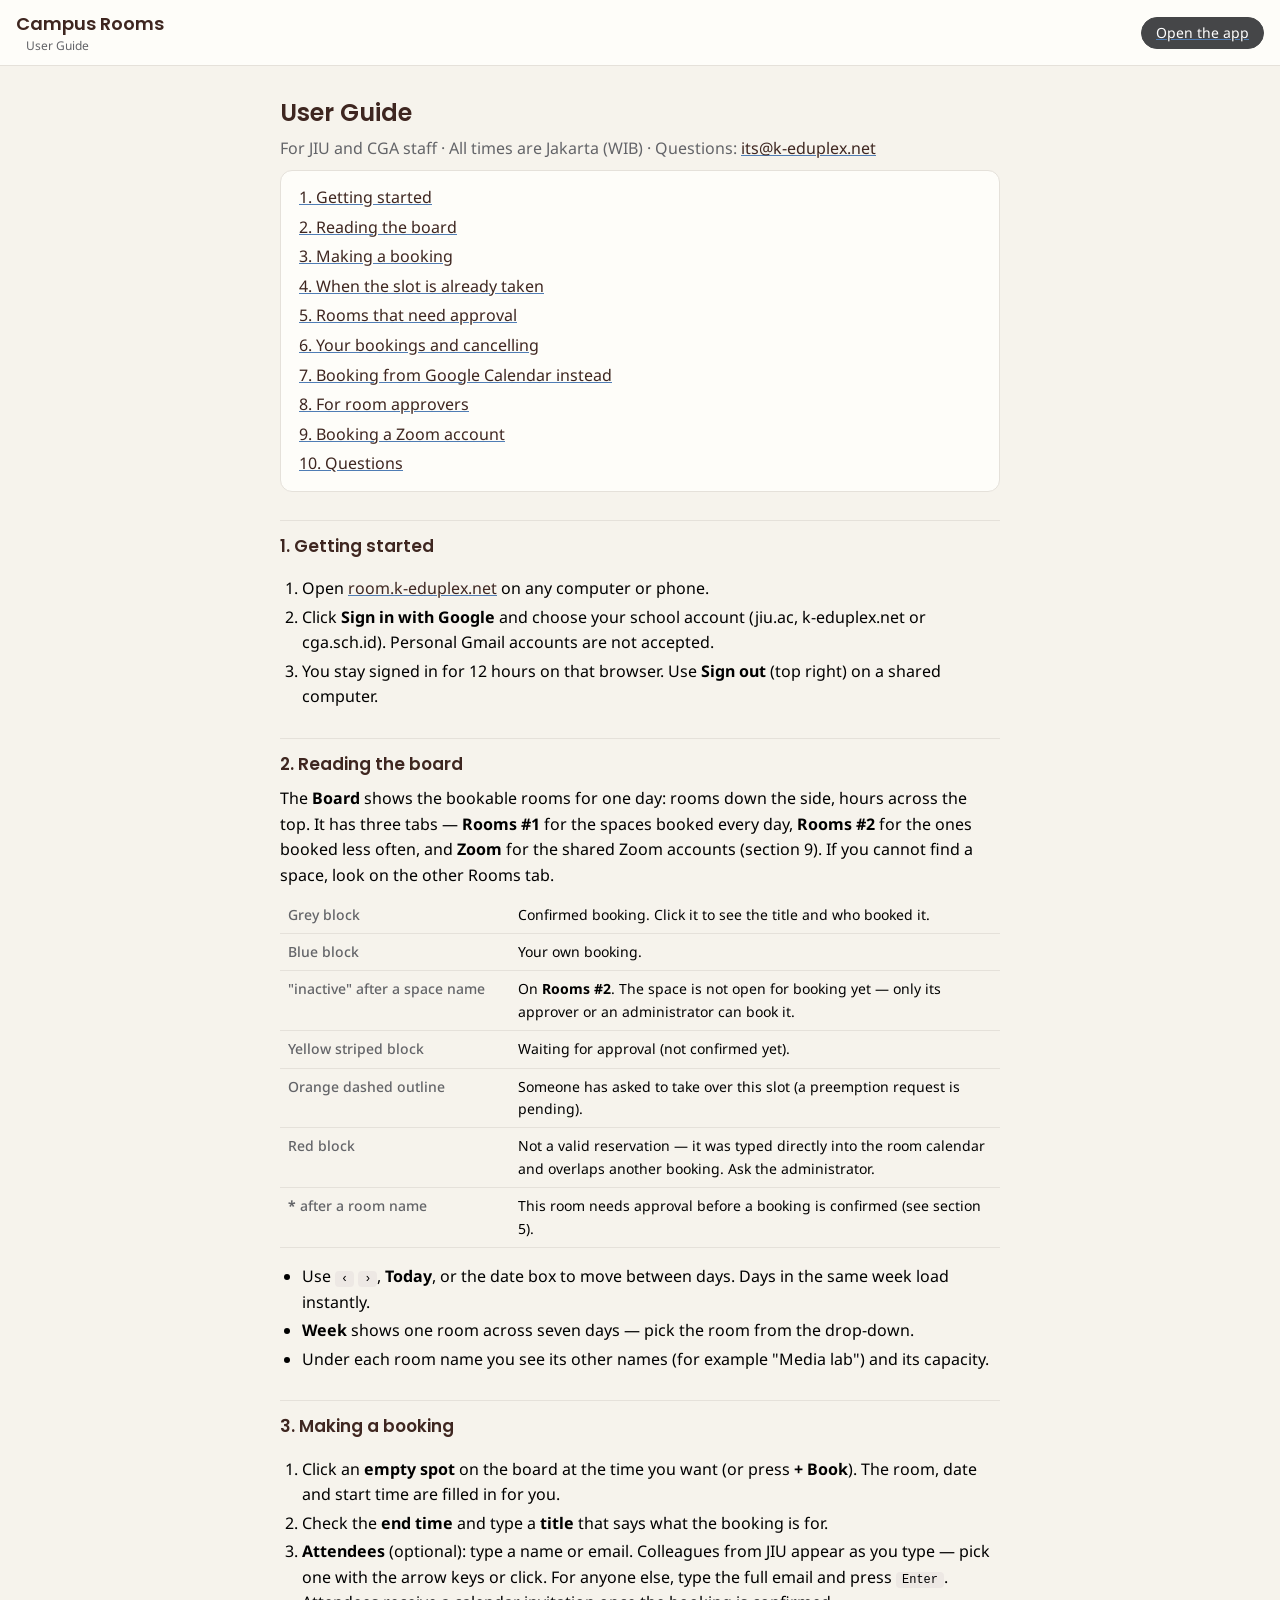
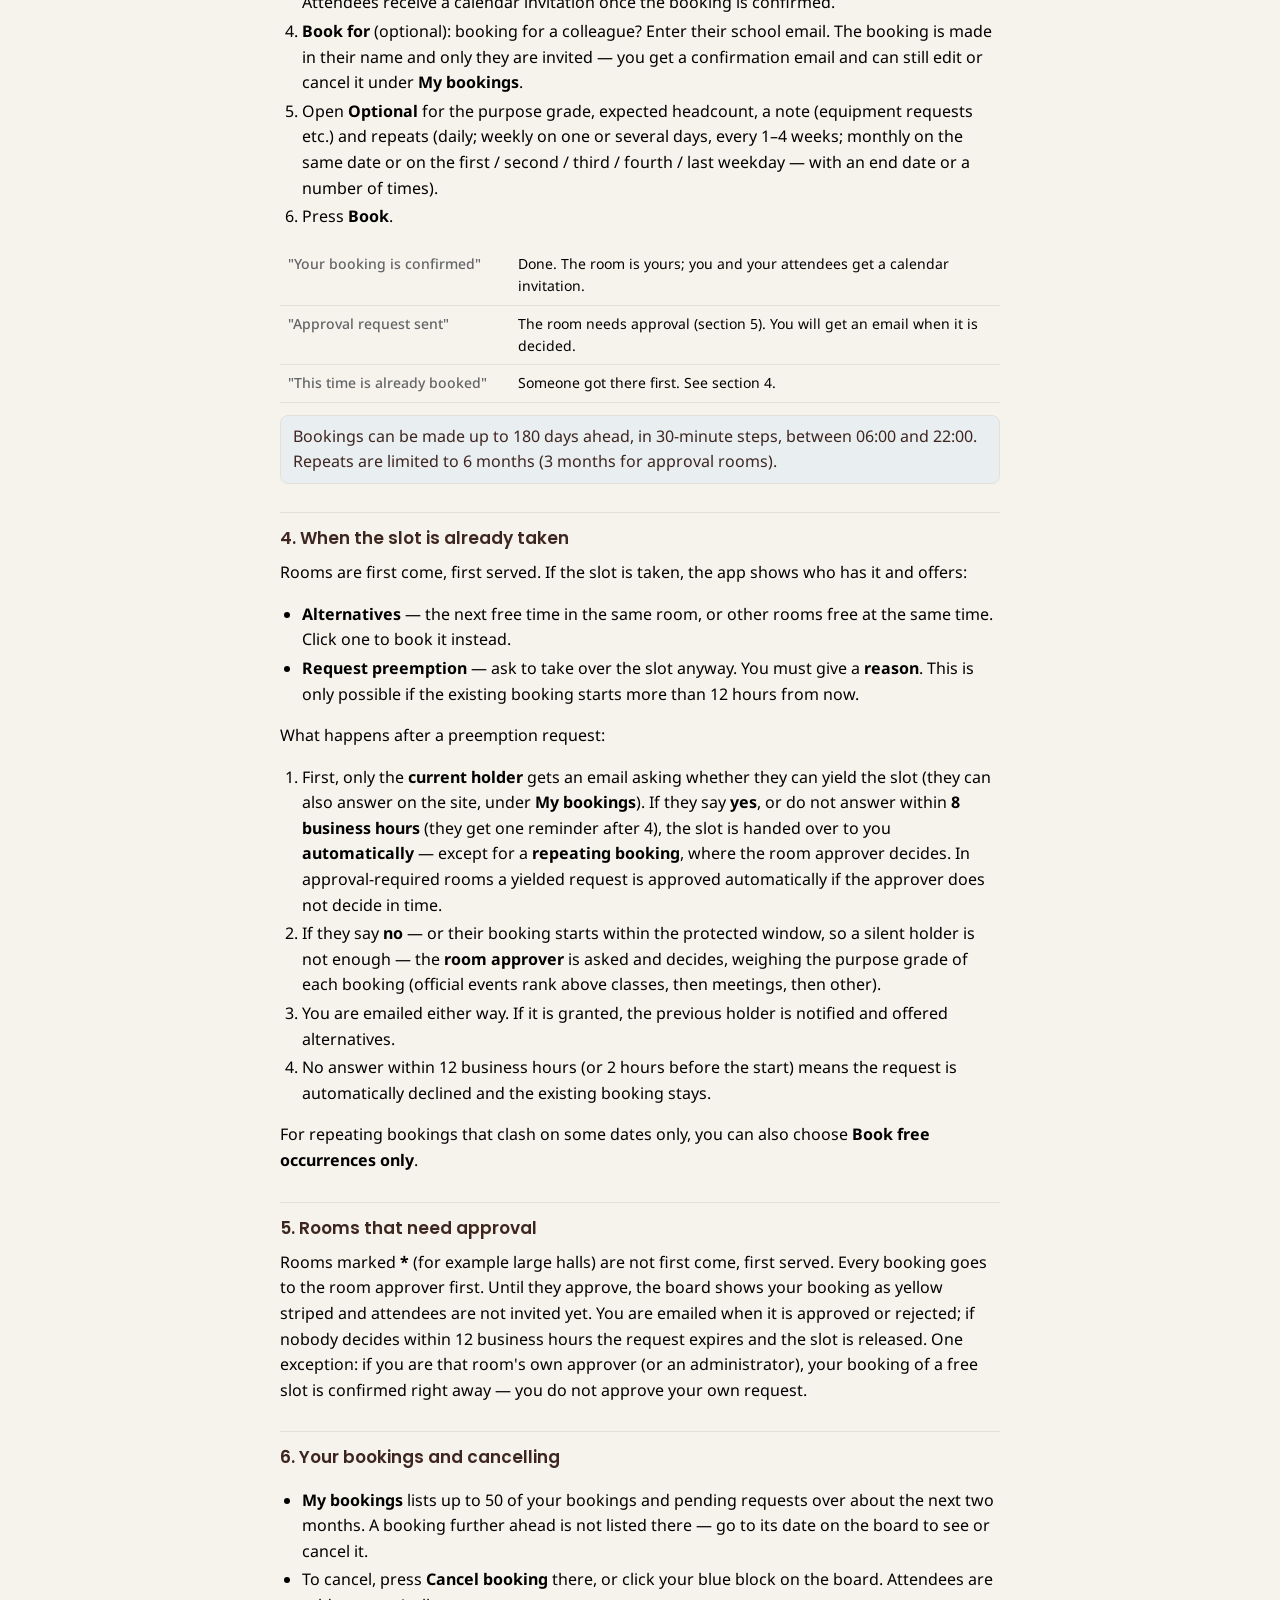
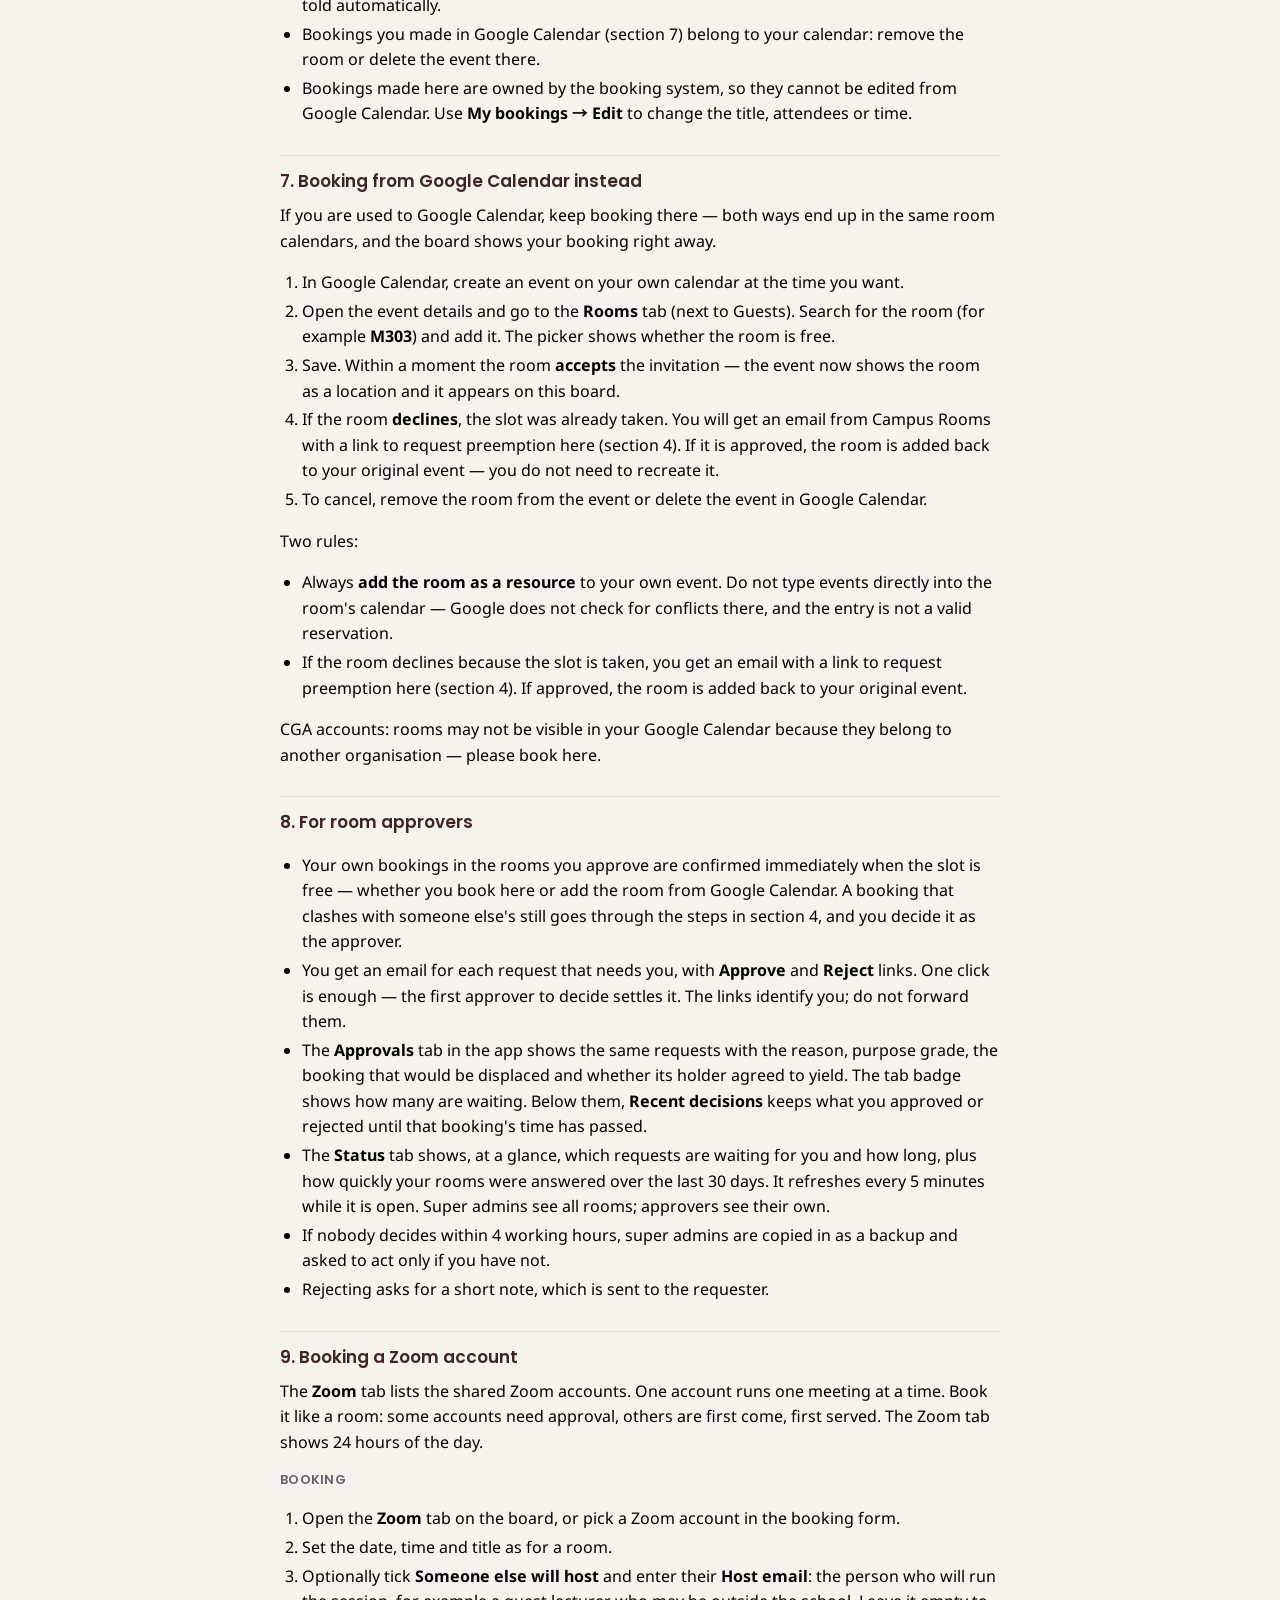
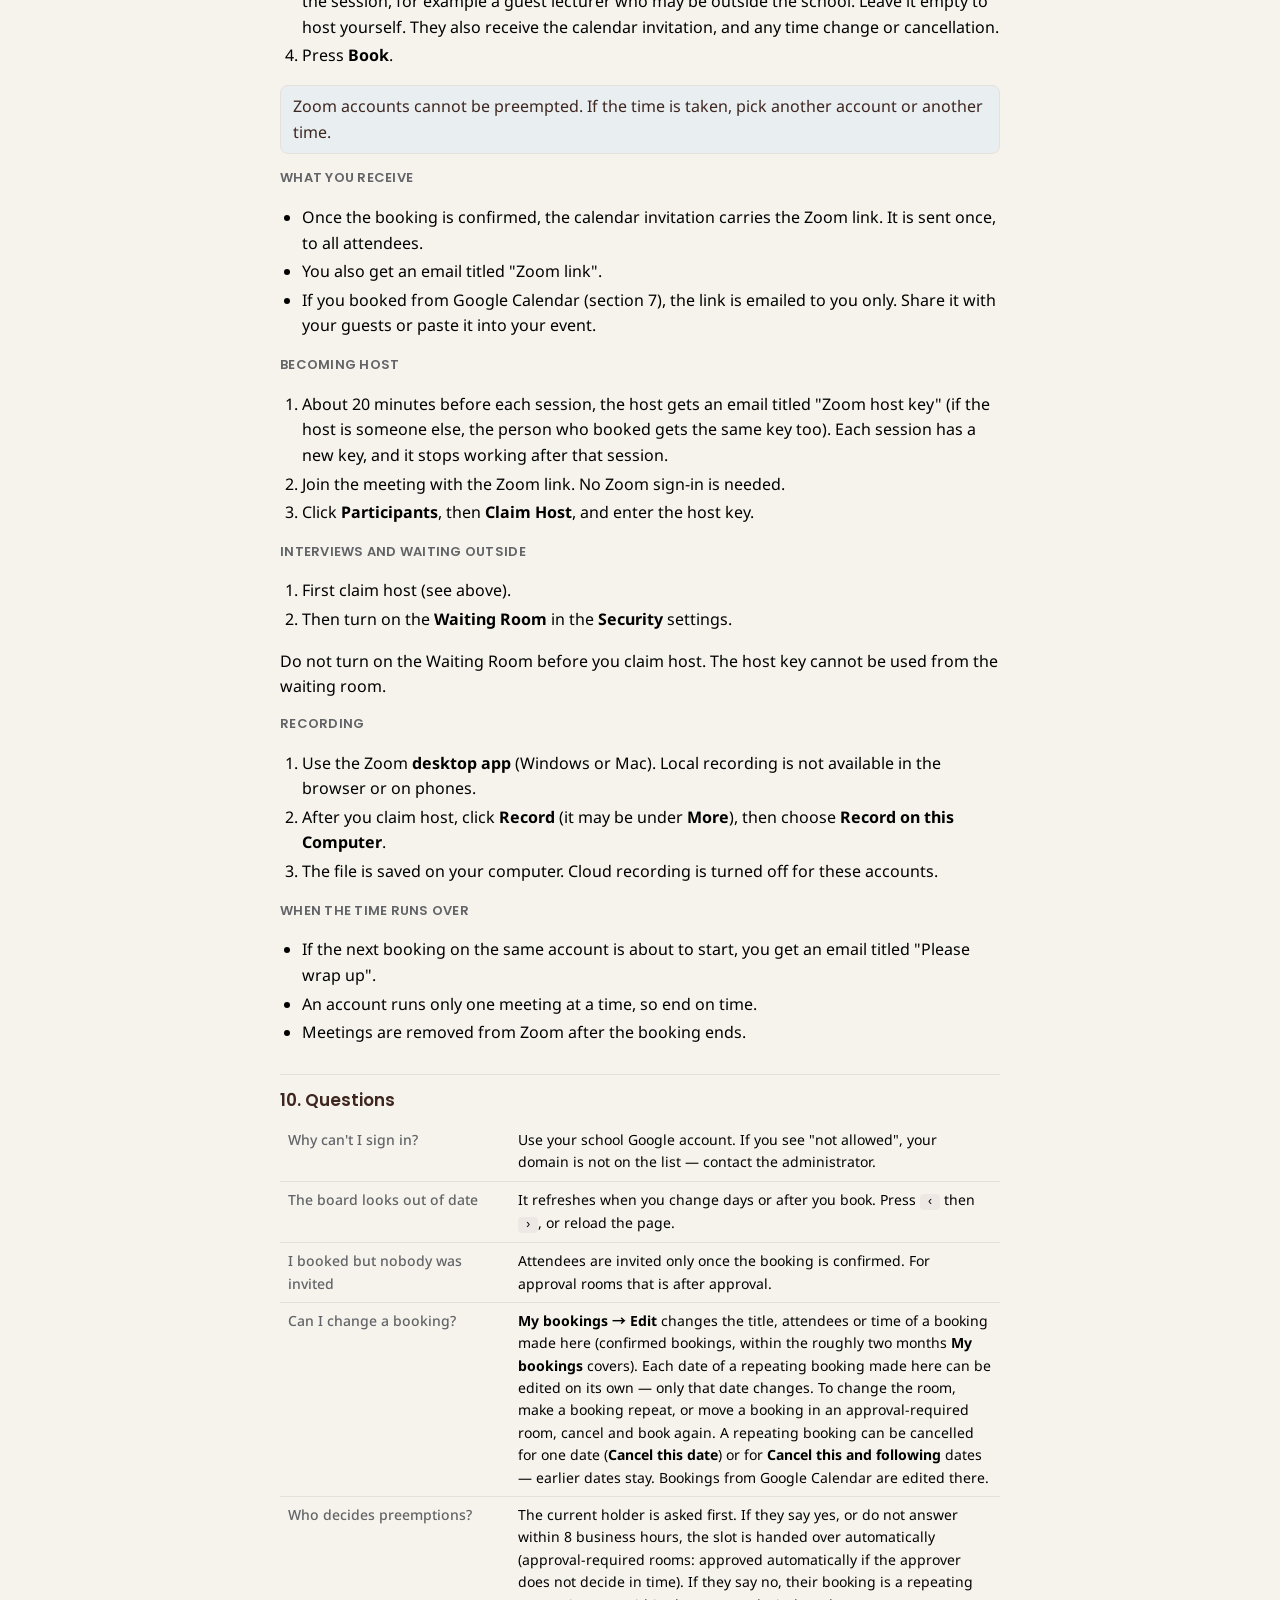
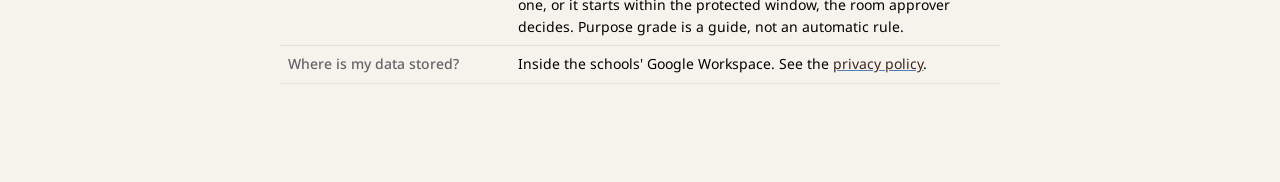
==== commit d53062aa: "Host key 20 minutes before" ====
--- a/help.html
+++ b/help.html
@@ -10,8 +10,8 @@
   <link rel="preconnect" href="https://fonts.googleapis.com">
   <link rel="preconnect" href="https://fonts.gstatic.com" crossorigin>
   <link href="https://fonts.googleapis.com/css2?family=Poppins:wght@500;600;700&family=Noto+Sans:wght@400;500;600;700&family=Noto+Sans+KR:wght@400;500;700&display=swap" rel="stylesheet">
-  <link rel="stylesheet" href="css/tokens.css?v=79d51f5">
-  <link rel="stylesheet" href="css/app.css?v=79d51f5">
+  <link rel="stylesheet" href="css/tokens.css?v=0765886">
+  <link rel="stylesheet" href="css/app.css?v=0765886">
   <style>
     .doc { max-width: 760px; margin: 28px auto; padding: 0 20px 60px; line-height: 1.6; }
     .doc h1 { font-size: 24px; margin-bottom: 4px; }
@@ -161,7 +161,7 @@
     </ul>
     <h3>Becoming host</h3>
     <ol>
-      <li>About 15 minutes before each session, the host gets an email titled "Zoom host key" (if the host is someone else, the person who booked gets the same key too). Each session has a new key, and it stops working after that session.</li>
+      <li>About 20 minutes before each session, the host gets an email titled "Zoom host key" (if the host is someone else, the person who booked gets the same key too). Each session has a new key, and it stops working after that session.</li>
       <li>Join the meeting with the Zoom link. No Zoom sign-in is needed.</li>
       <li>Click <b>Participants</b>, then <b>Claim Host</b>, and enter the host key.</li>
     </ol>
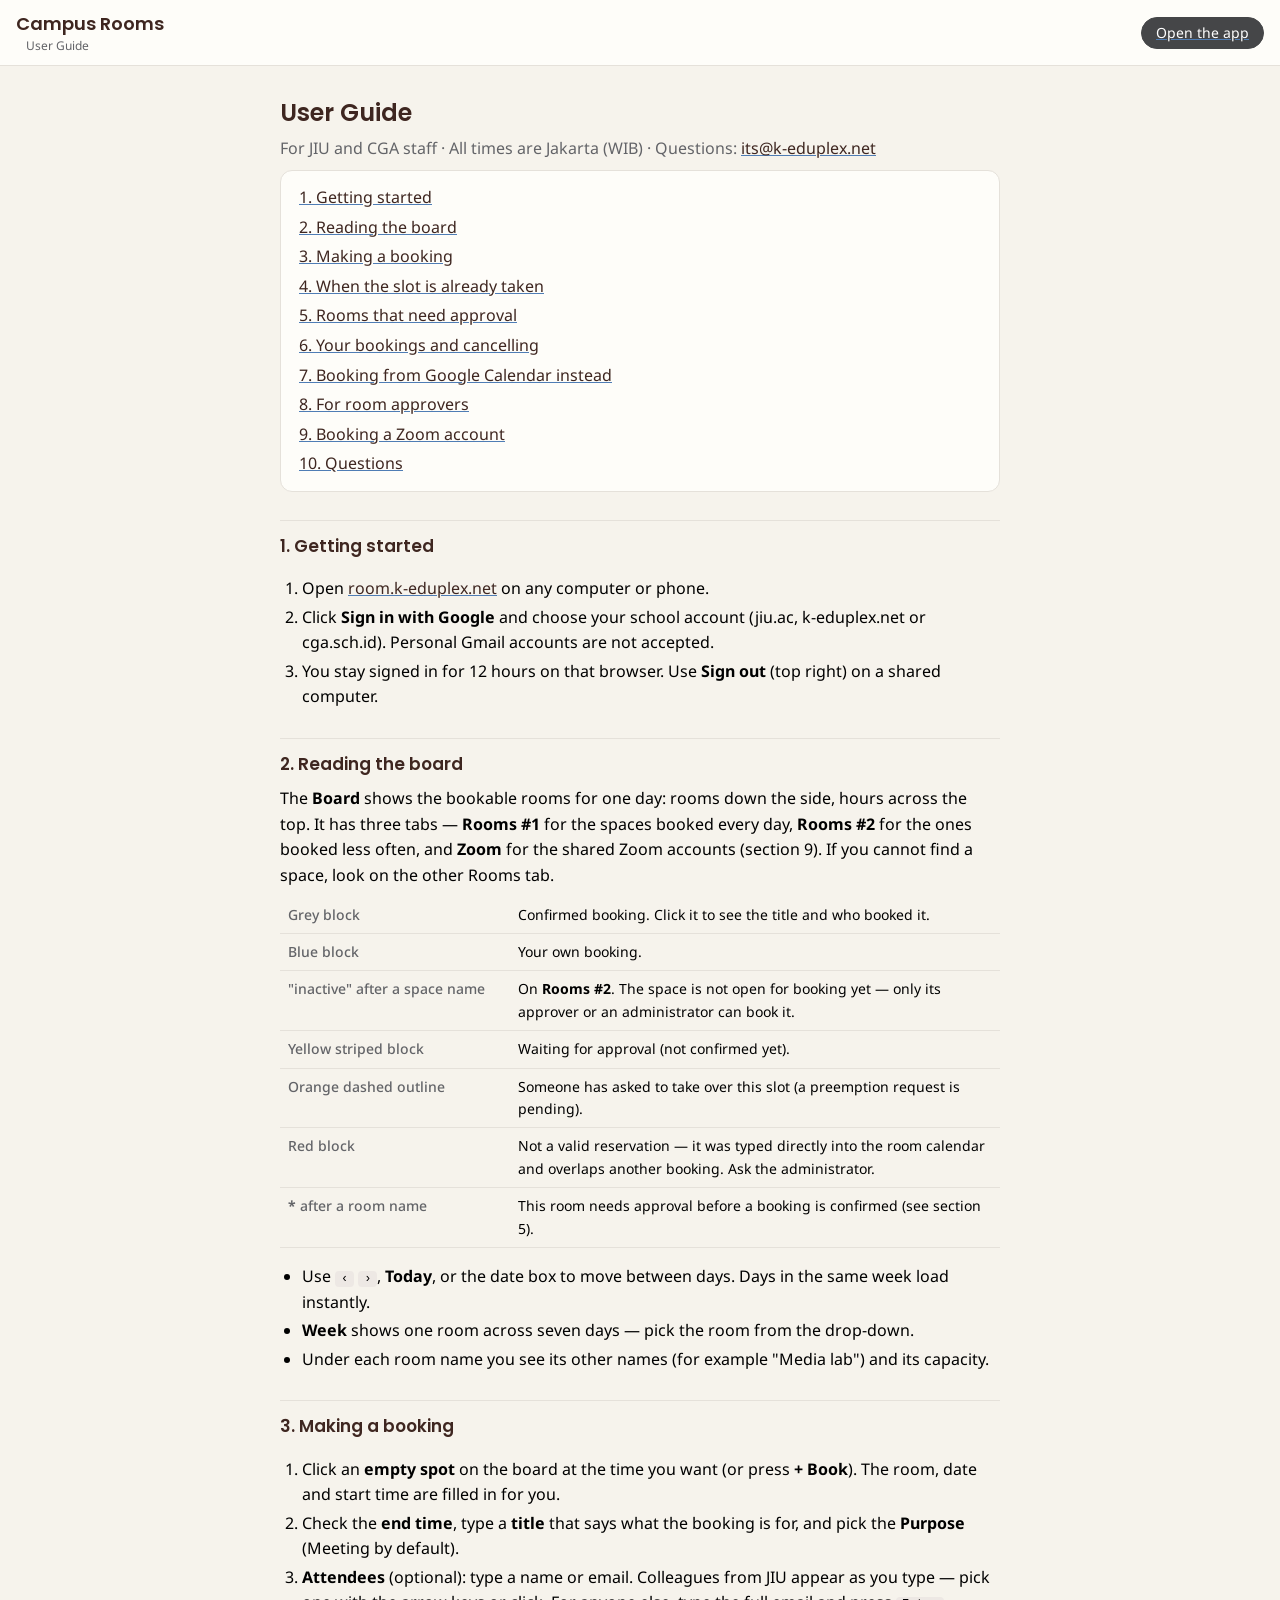
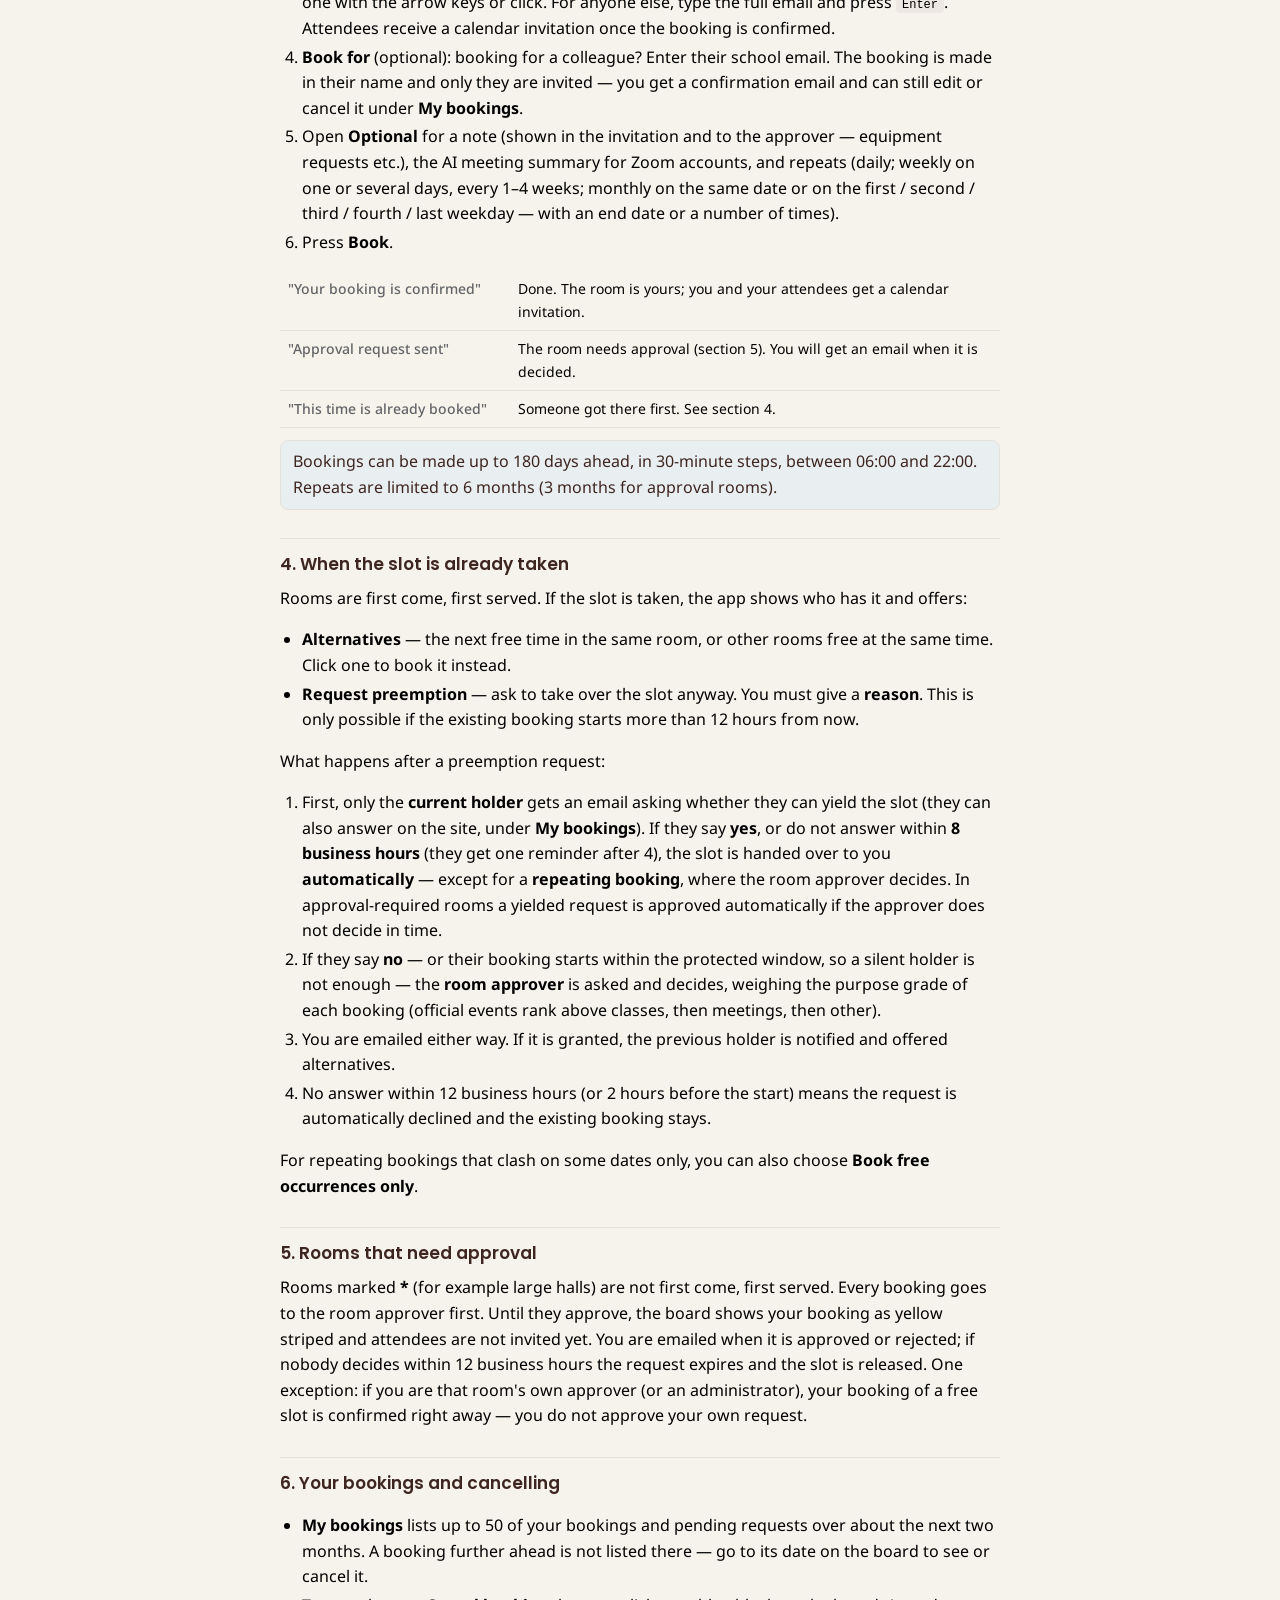
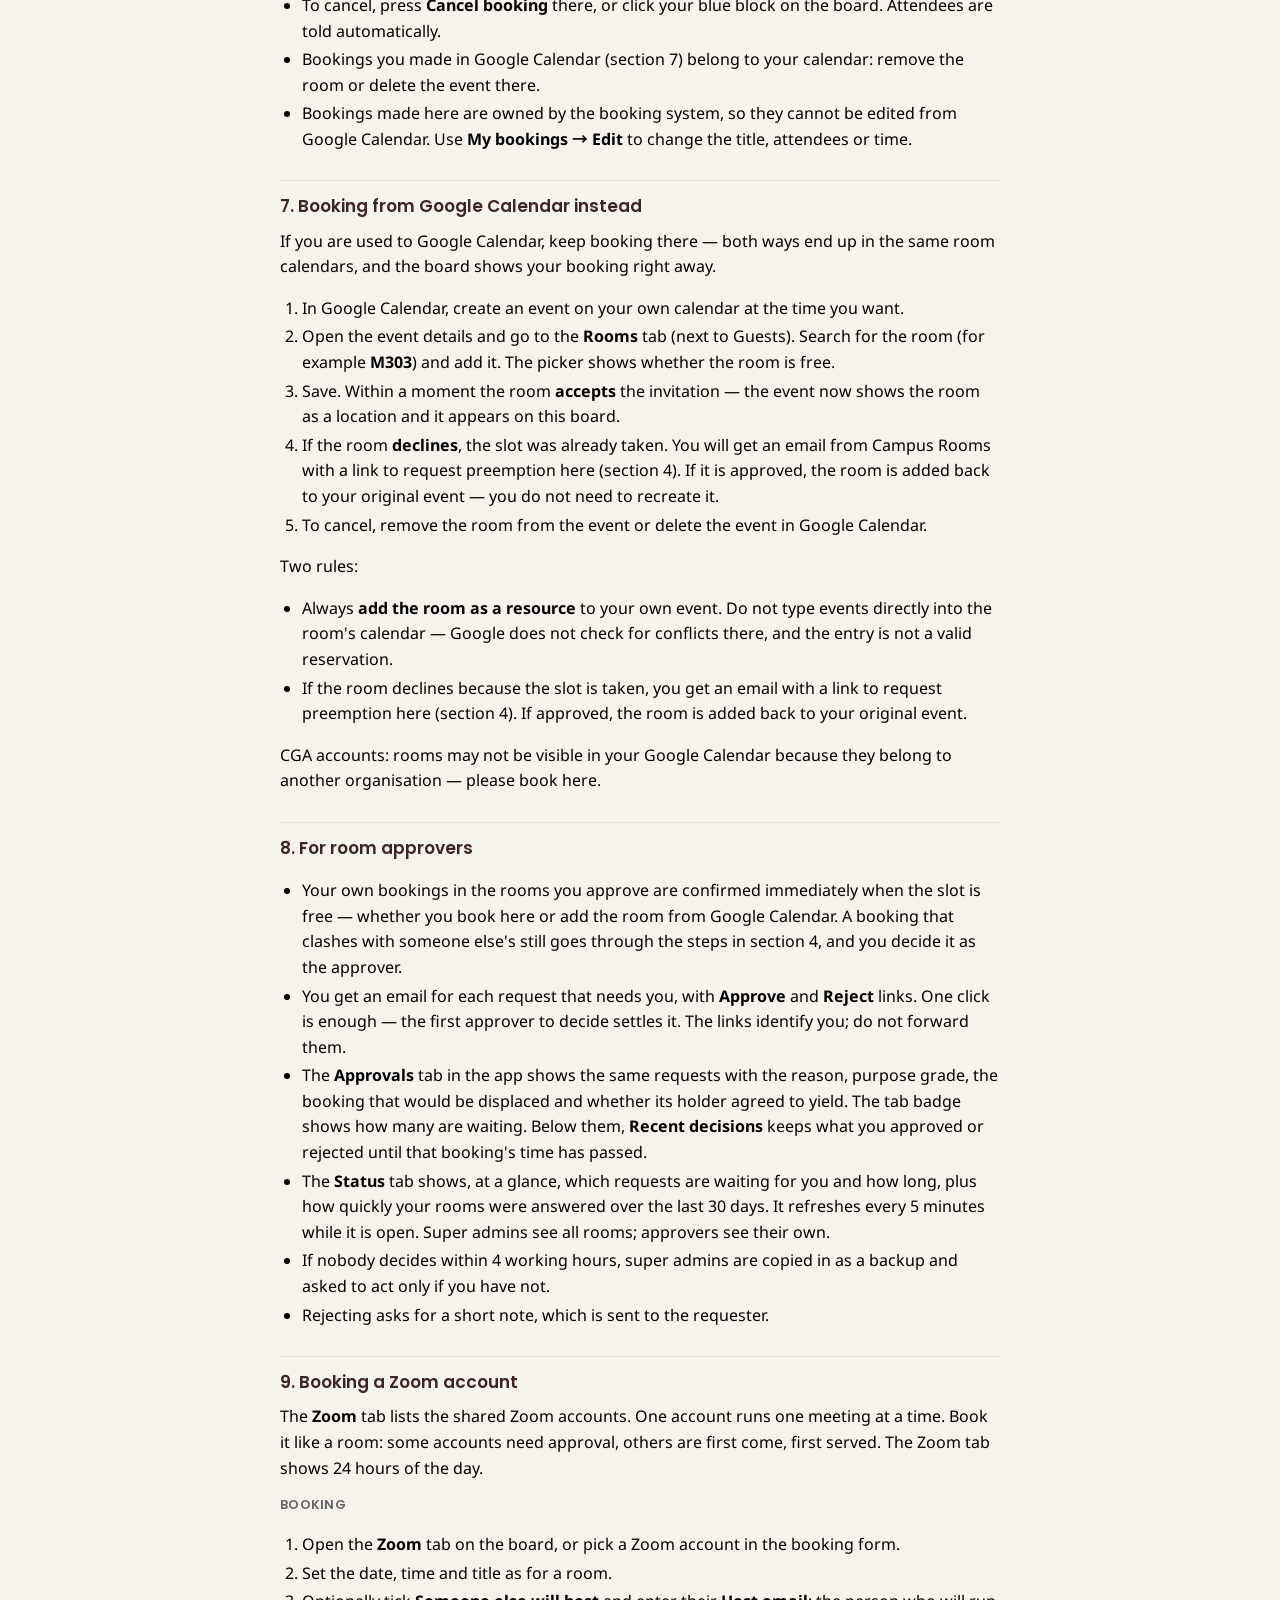
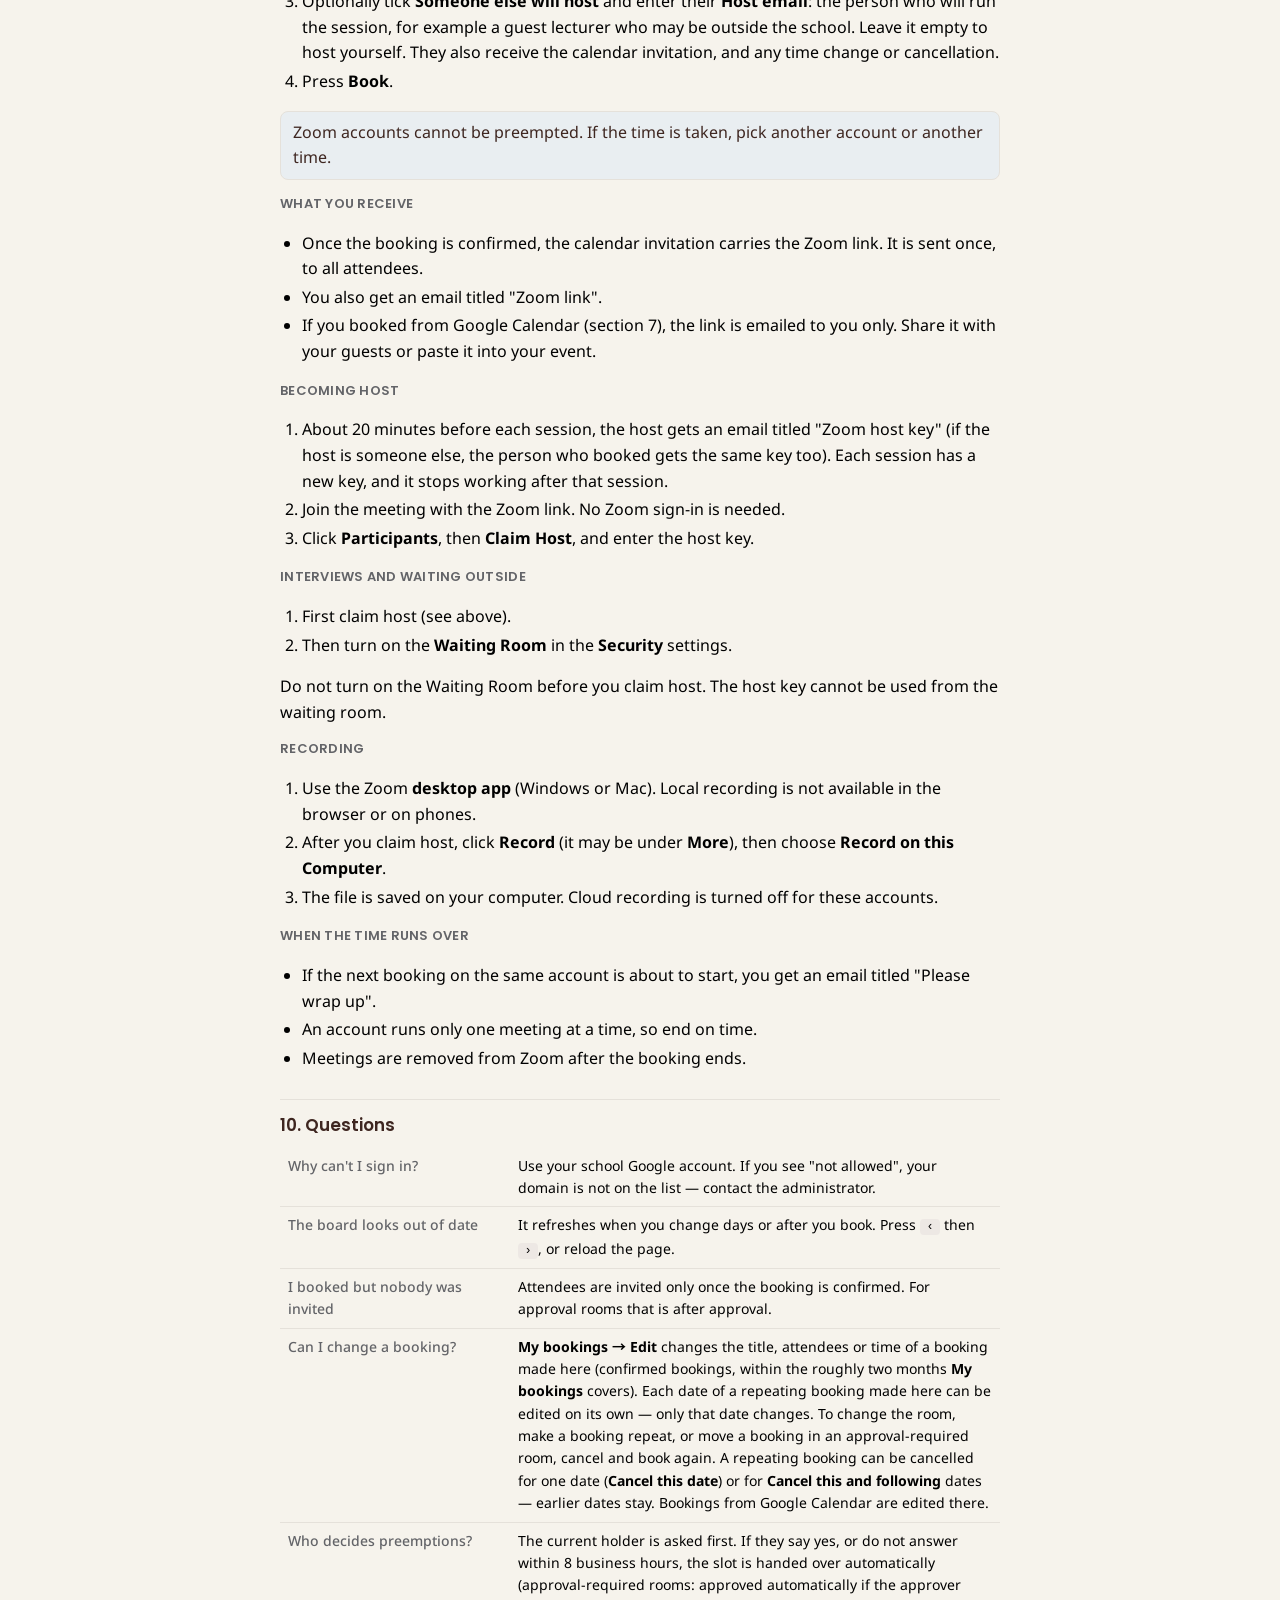
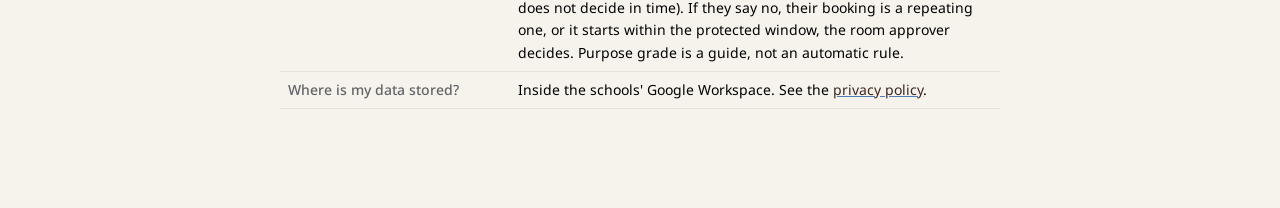
==== commit 6bfd69f3: "Update site 2026-10-27" ====
--- a/help.html
+++ b/help.html
@@ -10,8 +10,8 @@
   <link rel="preconnect" href="https://fonts.googleapis.com">
   <link rel="preconnect" href="https://fonts.gstatic.com" crossorigin>
   <link href="https://fonts.googleapis.com/css2?family=Poppins:wght@500;600;700&family=Noto+Sans:wght@400;500;600;700&family=Noto+Sans+KR:wght@400;500;700&display=swap" rel="stylesheet">
-  <link rel="stylesheet" href="css/tokens.css?v=0765886">
-  <link rel="stylesheet" href="css/app.css?v=0765886">
+  <link rel="stylesheet" href="css/tokens.css?v=4899134">
+  <link rel="stylesheet" href="css/app.css?v=4899134">
   <style>
     .doc { max-width: 760px; margin: 28px auto; padding: 0 20px 60px; line-height: 1.6; }
     .doc h1 { font-size: 24px; margin-bottom: 4px; }
@@ -78,10 +78,10 @@
     <h2 id="book">3. Making a booking</h2>
     <ol>
       <li>Click an <b>empty spot</b> on the board at the time you want (or press <b>+ Book</b>). The room, date and start time are filled in for you.</li>
-      <li>Check the <b>end time</b> and type a <b>title</b> that says what the booking is for.</li>
+      <li>Check the <b>end time</b>, type a <b>title</b> that says what the booking is for, and pick the <b>Purpose</b> (Meeting by default).</li>
       <li><b>Attendees</b> (optional): type a name or email. Colleagues from JIU appear as you type — pick one with the arrow keys or click. For anyone else, type the full email and press <kbd>Enter</kbd>. Attendees receive a calendar invitation once the booking is confirmed.</li>
       <li><b>Book for</b> (optional): booking for a colleague? Enter their school email. The booking is made in their name and only they are invited &mdash; you get a confirmation email and can still edit or cancel it under <b>My bookings</b>.</li>
-      <li>Open <b>Optional</b> for the purpose grade, expected headcount, a note (equipment requests etc.) and repeats (daily; weekly on one or several days, every 1–4 weeks; monthly on the same date or on the first / second / third / fourth / last weekday — with an end date or a number of times).</li>
+      <li>Open <b>Optional</b> for a note (shown in the invitation and to the approver — equipment requests etc.), the AI meeting summary for Zoom accounts, and repeats (daily; weekly on one or several days, every 1–4 weeks; monthly on the same date or on the first / second / third / fourth / last weekday — with an end date or a number of times).</li>
       <li>Press <b>Book</b>.</li>
     </ol>
     <table>
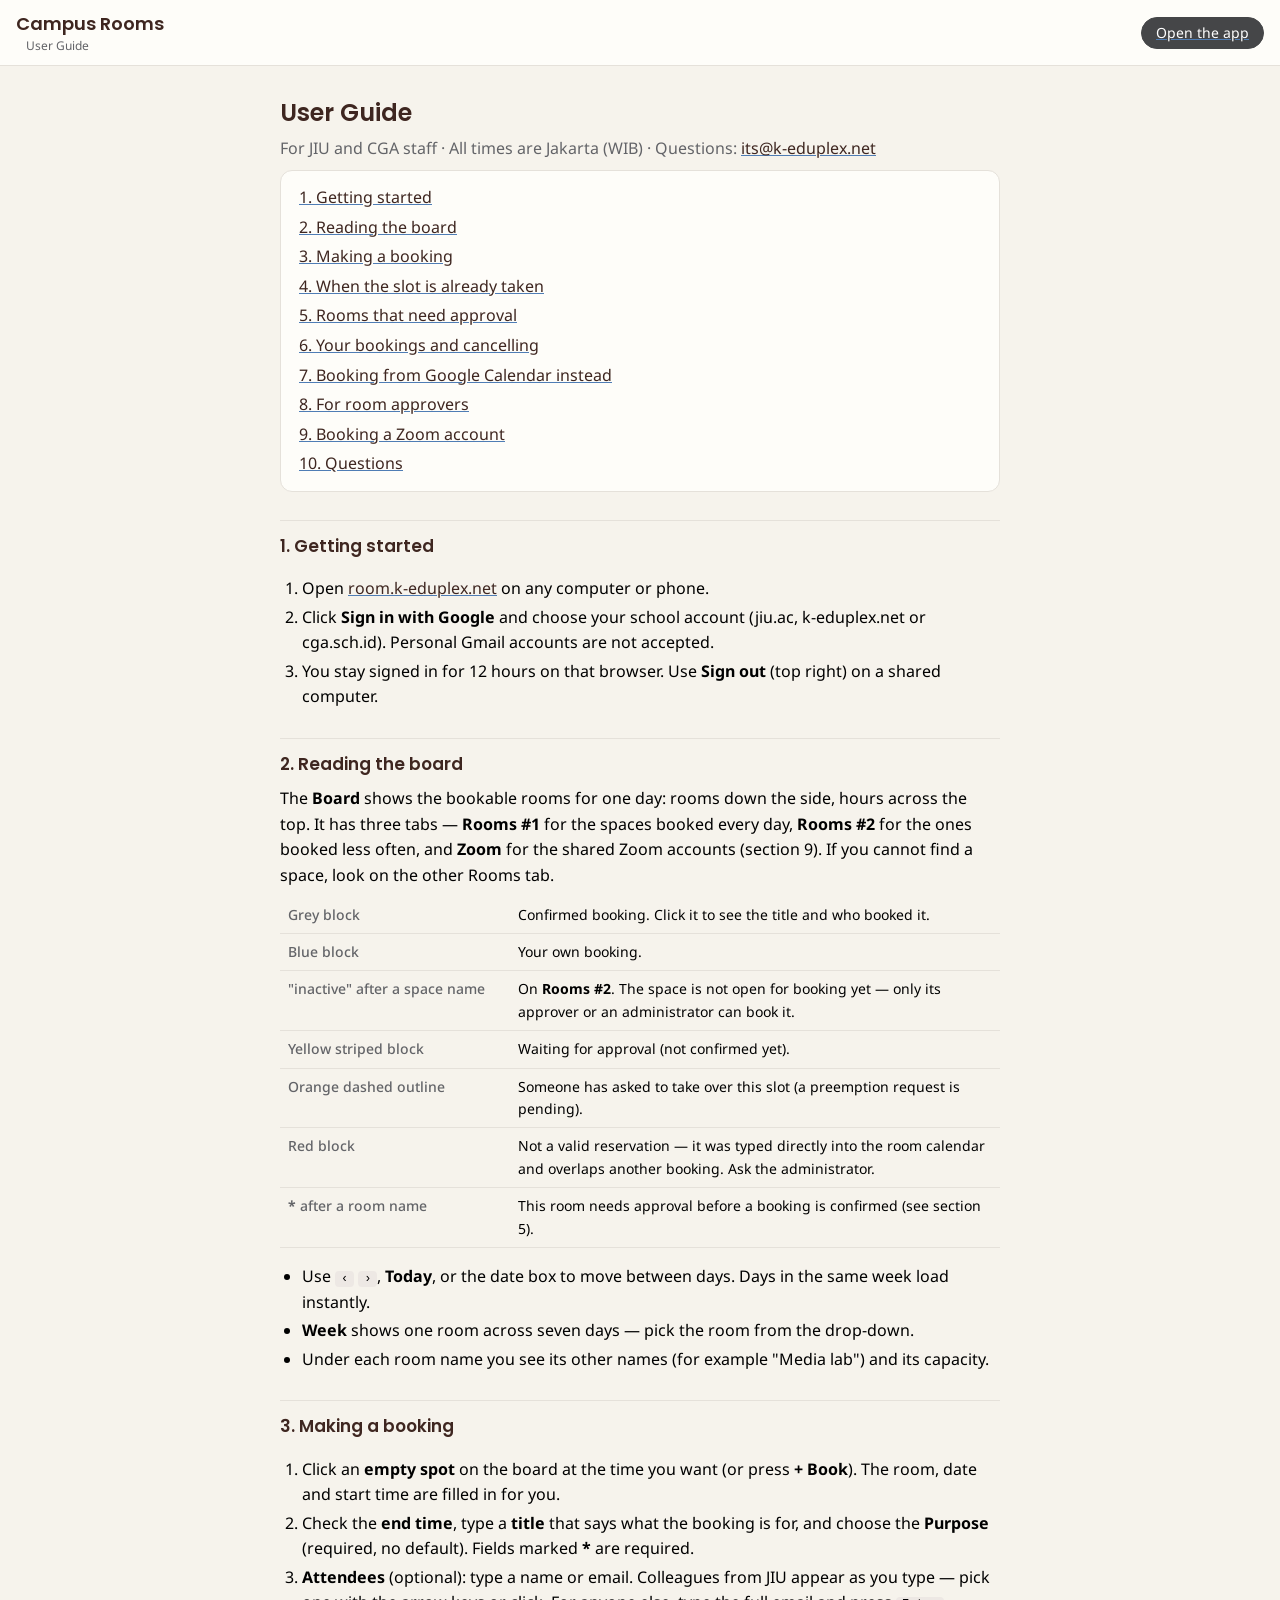
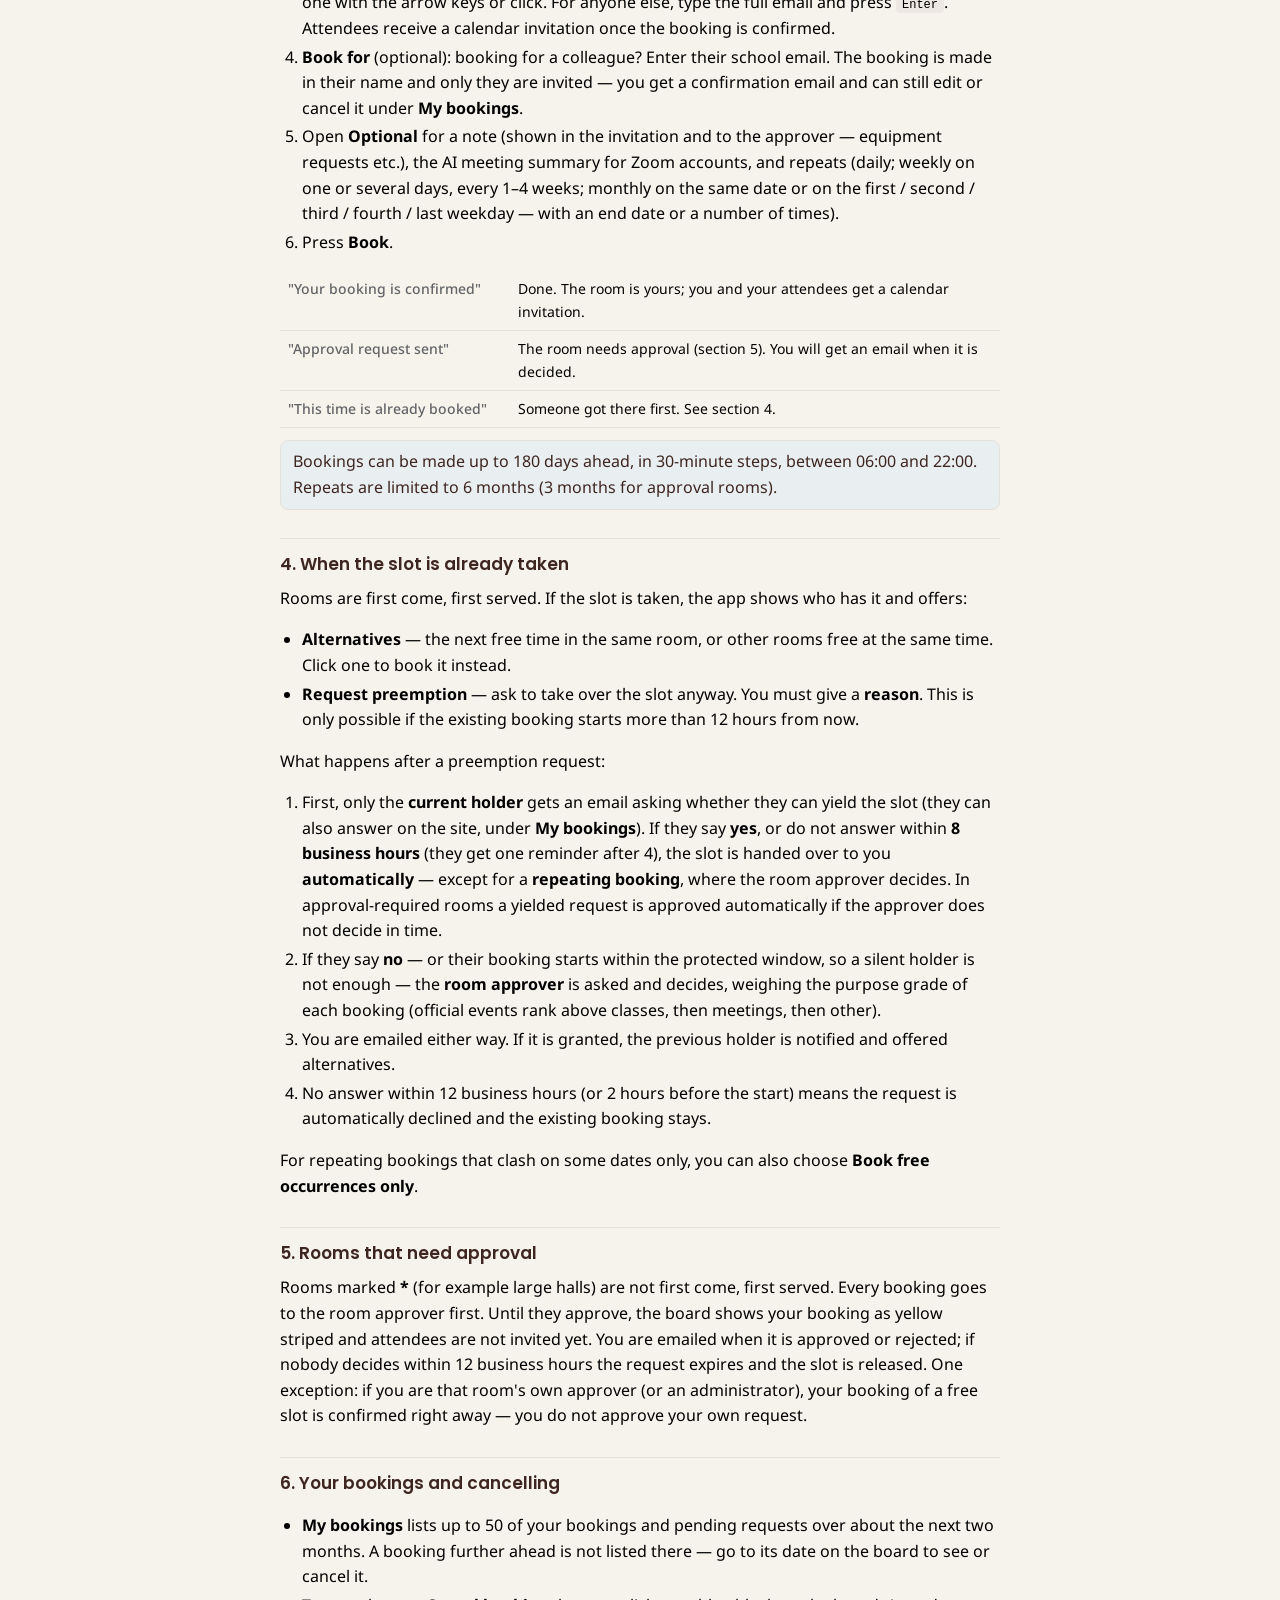
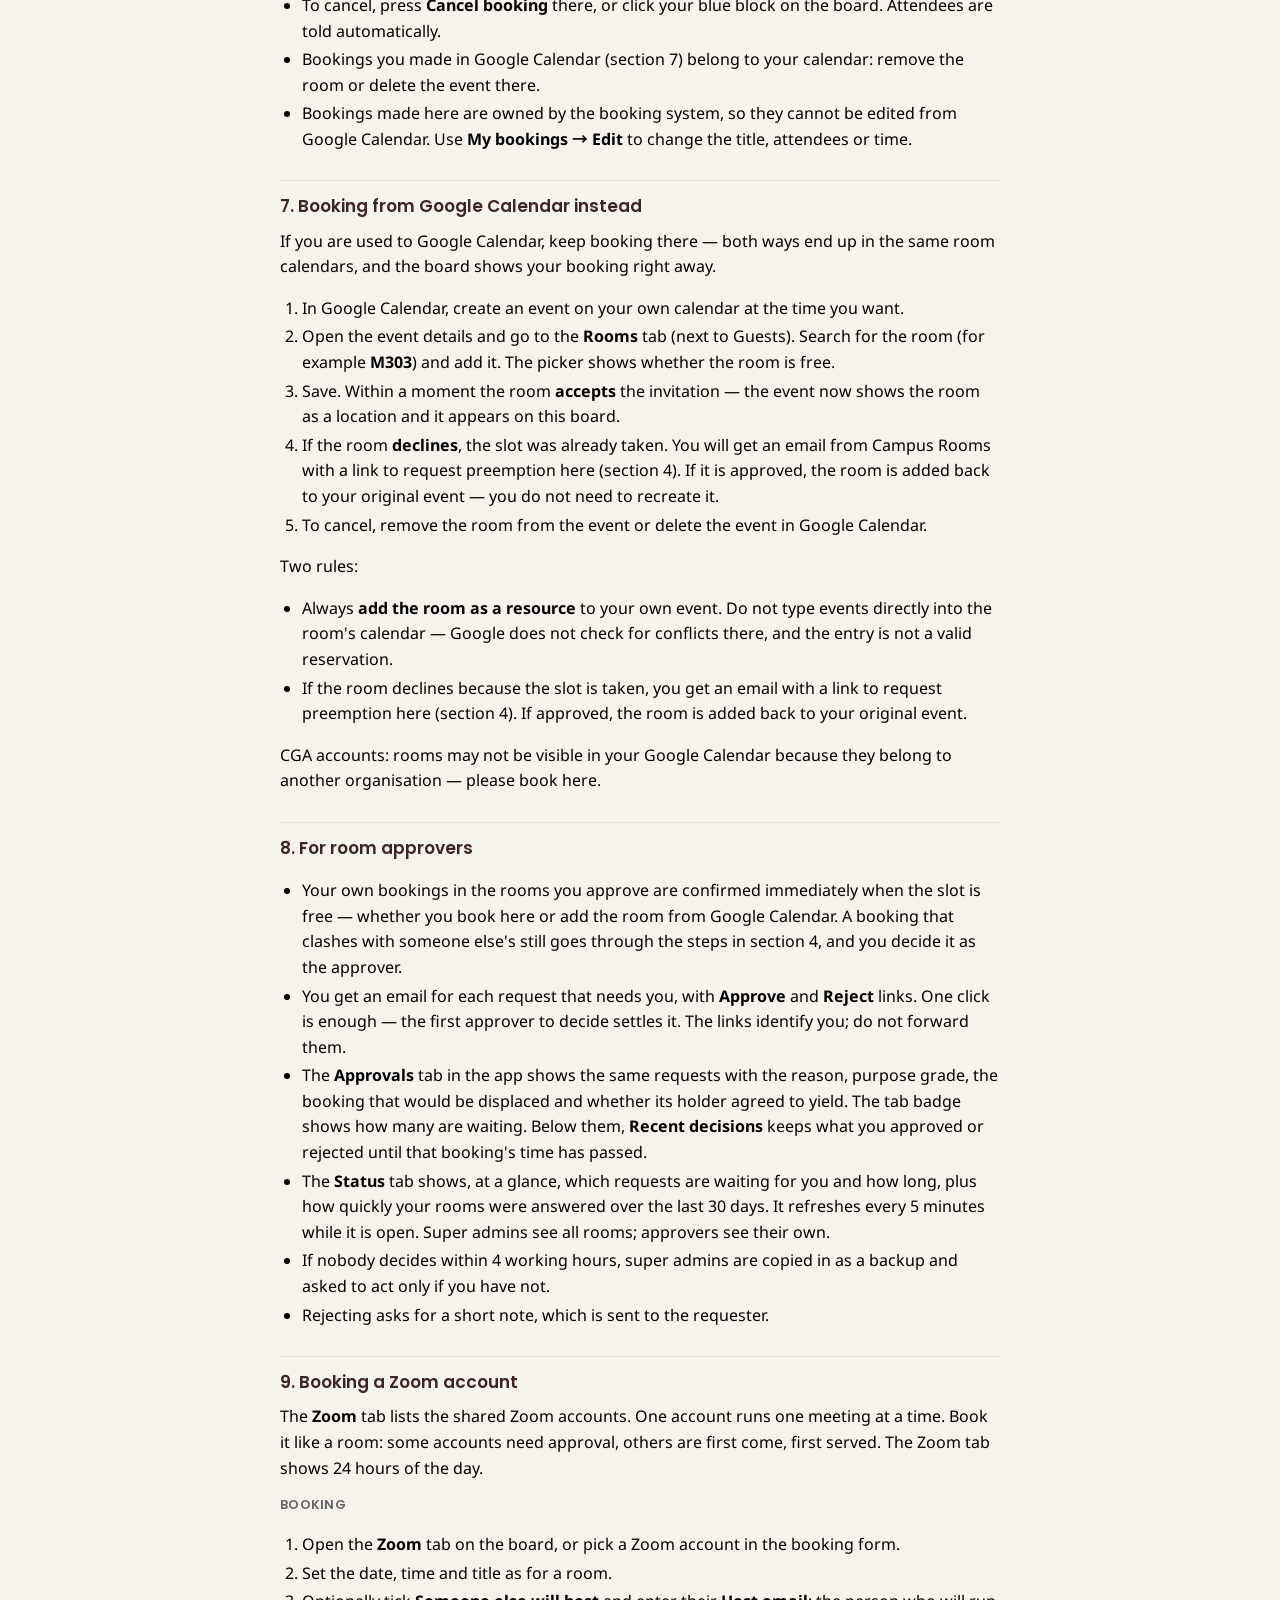
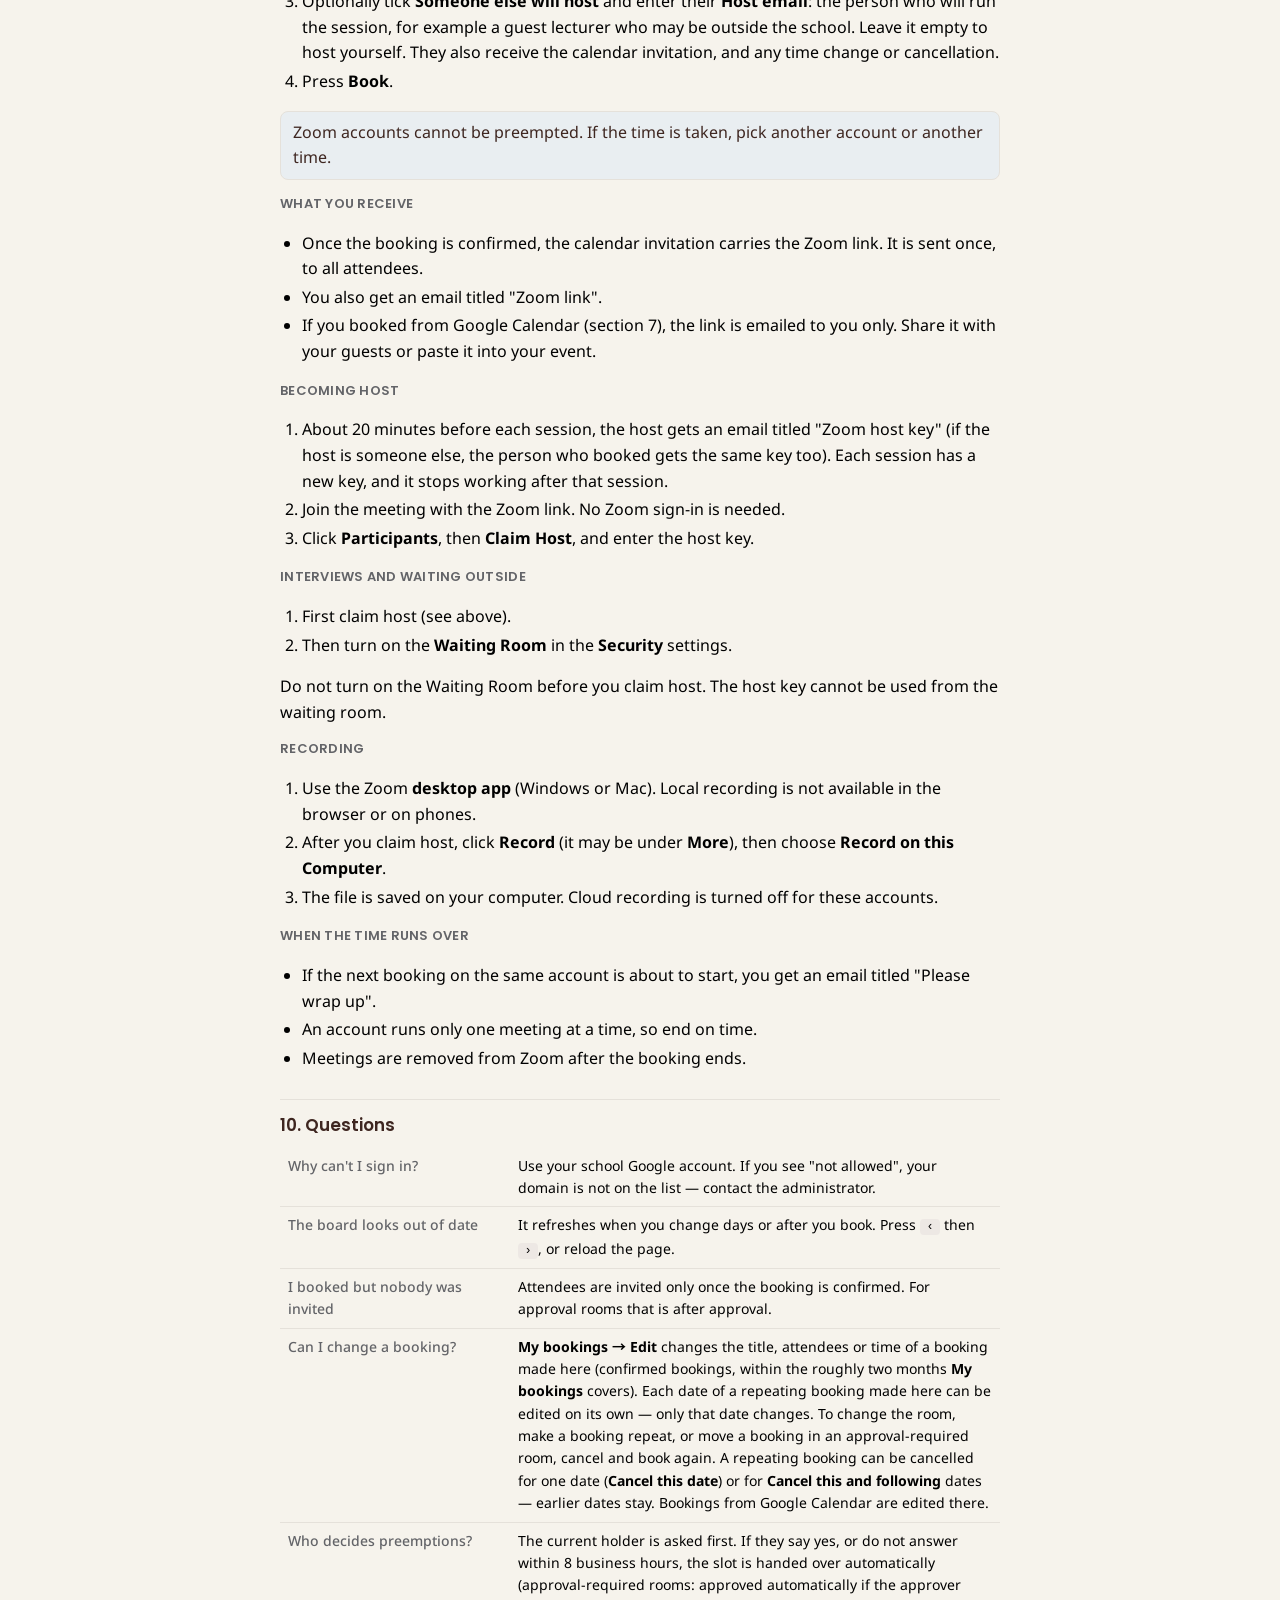
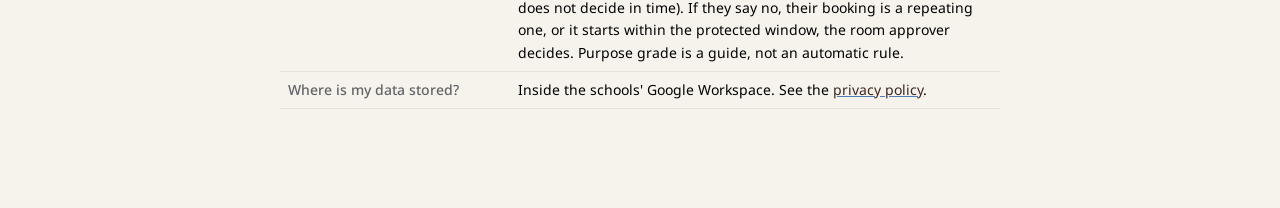
==== commit c60e6181: "Update site 2026-10-27" ====
--- a/help.html
+++ b/help.html
@@ -10,8 +10,8 @@
   <link rel="preconnect" href="https://fonts.googleapis.com">
   <link rel="preconnect" href="https://fonts.gstatic.com" crossorigin>
   <link href="https://fonts.googleapis.com/css2?family=Poppins:wght@500;600;700&family=Noto+Sans:wght@400;500;600;700&family=Noto+Sans+KR:wght@400;500;700&display=swap" rel="stylesheet">
-  <link rel="stylesheet" href="css/tokens.css?v=4899134">
-  <link rel="stylesheet" href="css/app.css?v=4899134">
+  <link rel="stylesheet" href="css/tokens.css?v=ef4d5df">
+  <link rel="stylesheet" href="css/app.css?v=ef4d5df">
   <style>
     .doc { max-width: 760px; margin: 28px auto; padding: 0 20px 60px; line-height: 1.6; }
     .doc h1 { font-size: 24px; margin-bottom: 4px; }
@@ -78,7 +78,7 @@
     <h2 id="book">3. Making a booking</h2>
     <ol>
       <li>Click an <b>empty spot</b> on the board at the time you want (or press <b>+ Book</b>). The room, date and start time are filled in for you.</li>
-      <li>Check the <b>end time</b>, type a <b>title</b> that says what the booking is for, and pick the <b>Purpose</b> (Meeting by default).</li>
+      <li>Check the <b>end time</b>, type a <b>title</b> that says what the booking is for, and choose the <b>Purpose</b> (required, no default). Fields marked <b>*</b> are required.</li>
       <li><b>Attendees</b> (optional): type a name or email. Colleagues from JIU appear as you type — pick one with the arrow keys or click. For anyone else, type the full email and press <kbd>Enter</kbd>. Attendees receive a calendar invitation once the booking is confirmed.</li>
       <li><b>Book for</b> (optional): booking for a colleague? Enter their school email. The booking is made in their name and only they are invited &mdash; you get a confirmation email and can still edit or cancel it under <b>My bookings</b>.</li>
       <li>Open <b>Optional</b> for a note (shown in the invitation and to the approver — equipment requests etc.), the AI meeting summary for Zoom accounts, and repeats (daily; weekly on one or several days, every 1–4 weeks; monthly on the same date or on the first / second / third / fourth / last weekday — with an end date or a number of times).</li>
--- a/css/app.css
+++ b/css/app.css
@@ -101,12 +101,16 @@
 .group-tabs .seg:not(:first-of-type):not(:last-of-type) { border-radius: 0; }
 .seg.active { background: color-mix(in srgb, var(--brand) 22%, var(--surface)); color: var(--ink); font-weight: 600; }
 .input, .select, .date-input { border: 1px solid var(--control-border); border-radius: var(--radius-sm); padding: 7px 10px; font-size: 16px; background: var(--surface); color: var(--text); width: 100%; font-family: inherit; }
+/* 한 줄 입력 칸 높이를 맞춘다 — 브라우저 기본 날짜 칸(42px)이 숫자·텍스트 칸(38px)보다 높아 나란히 놓으면 어긋났다(2026-10-27) 예약 폼 안에만(현황판 툴바 제외) */
+form.form input.input, form.form .select { min-height: 42px; box-sizing: border-box; }
 .date-input { width: auto; }
 .select { width: auto; min-width: 90px; }
 .field { display: block; margin-bottom: 10px; }
 .field-label { display: block; font-size: 12px; color: var(--text-muted); margin-bottom: 4px; }
+.field-label .req { color: var(--danger); }
 .field .select { width: 100%; }
 .grid-2 { display: grid; grid-template-columns: 1fr 1fr; gap: 10px; }
+.grid-room { grid-template-columns: 3fr 2fr; }   /* 예약 폼: 장소(넓게) + 용도 — 2026-10-27 */
 .grid-3 { display: grid; grid-template-columns: 1.4fr 1fr 1fr; gap: 10px; }
 .actions { display: flex; justify-content: flex-end; gap: 8px; margin-top: 14px; }
 details.optional { border: 1px dashed var(--line); border-radius: var(--radius-sm); padding: 8px 10px; margin-bottom: 10px; }
@@ -224,6 +228,7 @@
   .view { padding: 10px; }
   .grid-3 { grid-template-columns: 1fr; }
   .grid-2 { grid-template-columns: 1fr; }
+  .grid-room { grid-template-columns: 1fr; }
   .toolbar-label { width: 100%; margin-left: 0; }
   .legend-hint { margin-left: 0; width: 100%; }
 }
